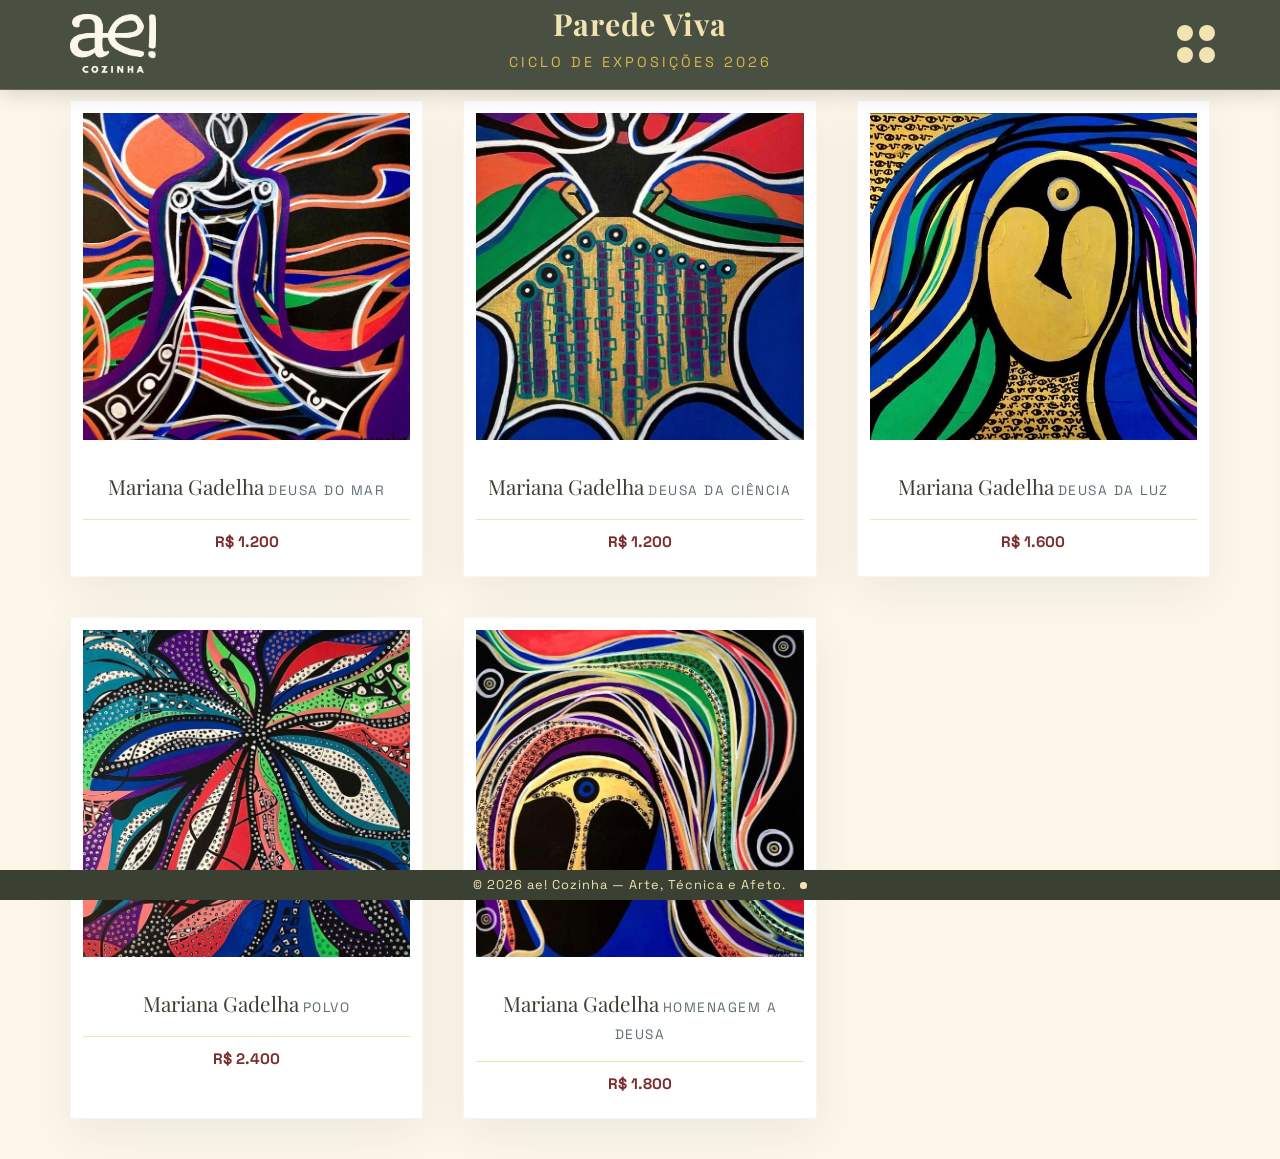
==== index.html @ e0d3f7c9 "Remove outdated artist profiles and images; add Mariana Gadelha's details and artworks" ====
<!DOCTYPE html>
<html lang="pt-br">
<head>
  <meta charset="utf-8" />
  <meta name="viewport" content="width=device-width, initial-scale=1" />
  <title>ae! Cozinha | Parede Viva</title>
  <meta name="description" content="Exposição Parede Viva no restaurante ae! Cozinha. Arte e alta gastronomia em harmonia." />
  <link rel="stylesheet" href="assets/css/style.css" />
</head>
<body>

  <header class="site-header">
    <div class="wrap">
      <div class="header-content">
        <a class="brand" href="index.html" aria-label="Página inicial">
          <img src="assets/img/ae-begesuave-v.png" alt="ae! Cozinha Logo" />
        </a>
        <div class="header-center">
          <h1 class="brand-title">Parede Viva</h1>
          <p class="brand-subtitle"> Ciclo de Exposições 2026 </p>
        </div>
        <div class="header-right">
          <button class="menu-btn" id="openMenu" aria-label="Abrir menu">
            <span class="menu-icon"></span>
          </button>
        </div>
      </div>
    </div>
  </header>

  <nav class="menu-panel">
    <button id="closeMenu" class="close-btn">&times;</button>
    <ul class="menu-list">
      <li><a href="#" data-section="sobre-projeto">O Projeto Parede Viva</a></li>
      <li><a href="#" data-section="sobre-ae">O ae! Cozinha</a></li>
      <li class="menu-divider">Nossos Artistas</li>
      <li><a href="#" data-section="artista-camilanoris">Camila Noris</a></li>
      <li><a href="#" data-section="artista-jufstudio">Juf Studio</a></li>
      <li><a href="#" data-section="artista-magadelha">Mariana Gadelha</a></li>
            <li><a href="#" data-section="artista-ronaldoinc">Ronaldo Inc.</a></li>
    </ul>
  </nav>
  <div class="menu-overlay"></div>

  <main class="main-content">

  <div class="wrap">
    <div class="grid" id="gallery" aria-live="polite"></div>
    </div>


    <div class="wrap">
      <div class="grid" id="gallery" aria-live="polite"></div>
      <section id="info" class="info-section hidden" aria-live="polite">
        <div class="info-container">
          <div id="infoBody" class="section-content"></div>
          <div class="info-footer-buttons">
            <button id="backToGallery" class="back-btn">← Voltar para a Galeria</button>
            <button id="backToArtistGallery" class="back-btn hidden">Ver obras da artista →</button>
          </div>
        </div>
      </section>
    </div>
  </main>

  <footer class="site-footer">
    <div class="wrap">
      <p>© 2026 ae! Cozinha — Arte, Técnica e Afeto. <span class="live-indicator"></span></p>
    </div>
  </footer>

  <div id="lightbox" class="lightbox" aria-hidden="true">
    <div class="lightbox-content">
      <img id="lightboxImg" alt="" />
      <div class="meta">
        <span id="lightboxArtist" class="artist"></span>
        <span id="lightboxTitle" class="title"></span>
        <span id="lightboxPrice" class="price-badge"></span>
      </div>
    </div>
  </div>

  <script src="assets/js/app.js"></script>
</body>
</html>
---- assets/css/style.css ----
/* =============================================================
   IMPORTAÇÃO DE FONTES: O Equilíbrio entre Técnico e Humano
   ============================================================= */
@import url('https://fonts.googleapis.com/css2?family=Playfair+Display:ital,wght@0,400;0,700;1,400&family=Space+Grotesk:wght@300;400;500;700&display=swap');

:root {
  /* Paleta Oficial Brandbook ae! Cozinha */
  --color-folhas: #3A4132;    /* Tradição e Credibilidade [cite: 20] */
  --color-oliva: #F1E3B2;     /* Contraste Suave [cite: 26] */
  --color-linho: #FCF7E9;     /* Neutralidade e Acolhimento [cite: 32] */
  --color-bordo: #7A2E2E;     /* Intensidade e Requinte [cite: 38] */
  --color-terracota: #C75039;  /* Fogo e Autenticidade [cite: 44] */
  --color-azulejo: #5E6D72;   /* Memória e Moderno [cite: 56] */
  --color-dourado: #D9B64E;   /* Sofisticação e Luxo [cite: 68] */

  /* Atribuição Semântica */
  --bg-site: var(--color-linho);
  --text-main: var(--color-folhas);
  --text-muted: var(--color-azulejo);
  --accent: var(--color-bordo);
  --header-bg: var(--color-folhas);
  
  /* Estética de Galeria */
  --radius-gallery: 2px;
  --shadow-elegant: 0 15px 45px rgba(58, 65, 50, 0.08);
  --footer-h: 30px;
  --header-h: 90px;
}

/* =============================================================
   RESET & TIPOGRAFIA
   ============================================================= */
* { 
  box-sizing: border-box; 
  -webkit-font-smoothing: antialiased;
}

html, body { 
  height: 100%; 
  margin: 0;
}

body {
  background-color: var(--bg-site);
  color: var(--text-main);
  font-family: 'Space Grotesk', sans-serif; /* A forma estável [cite: 74, 78] */
  line-height: 1.6;
  padding-bottom: var(--footer-h);
}

h1, h2, h3, .brand-title {
  font-family: 'Playfair Display', serif; /* A curva leve e humana [cite: 75, 80] */
  font-weight: 700;
  margin: 0;
}

img { max-width: 100%; display: block; }
a { color: inherit; text-decoration: none; transition: 0.3s; }

.wrap { 
  position: relative;
  z-index: 2;
  max-width: 1200px; 
  margin: 0 auto; 
  padding: 0 30px; 
}

/* =============================================================
   HEADER (ESTRUTURA FLEXBOX ANTI-QUEBRA)
   ============================================================= */
.site-header {
  position: fixed;
  top: 0;
  z-index: 100;
  background-color: var(--header-bg);
  width: 100%; /* Garante que ocupe toda a largura da tela */
  height: var(--header-h);
  display: flex;
  align-items: center;
  border-bottom: 1px solid rgba(241, 227, 178, 0.15);
  box-shadow: 0 4px 20px rgba(0,0,0,0.15);

  /* Substitui o fundo sólido por um translúcido elegante */
  background-color: rgba(58, 65, 50, 0.9); 
  backdrop-filter: blur(8px);
  
  /* Linha de contorno sofisticada */
  border-bottom: 0.5px solid rgba(217, 182, 78, 0.3);
}

.header-content {
  display: grid;
  grid-template-columns: 1fr auto 1fr;
  align-items: center;
  width: 100%;
  gap: 200px;
}

/* Logo */
.brand {
  justify-self: start; /* Alinha o logo à esquerda da sua célula no grid */
}

.brand img {
  height: 60px;
  width: auto;
  border-radius: 4px;
}

/* Centro: Títulos */
.header-center {
  /* flex: 1; não é mais necessário com Grid */
  text-align: center;
}

.brand-title {
  color: var(--color-oliva);
  font-size: 1.9rem;
  letter-spacing: 1px;
  
}

.brand-subtitle {
  color: var(--color-dourado);
  font-size: 0.9rem;
  text-transform: uppercase;
  letter-spacing: 3px;
  margin-top: 2px;
}

/* Direita: Busca e Menu */
.header-right {
  display: flex;
  align-items: center;
  gap: 15px;
  justify-self: end; /* Alinha os itens da direita à direita da sua célula no grid */
}

.input-search {
  background: rgba(252, 247, 233, 0.08);
  border: 1px solid rgba(241, 227, 178, 0.3);
  padding: 8px 15px;
  border-radius: 20px;
  color: var(--color-linho);
  font-family: 'Space Grotesk', sans-serif;
  width: 180px;
  outline: none;
}

.input-search:focus {
  border-color: var(--color-dourado);
  background: rgba(252, 247, 233, 0.15);
}

.menu-btn {
  background: transparent;
  border: none;
  width: auto;
  height: auto;
  border-radius: 50%;
  cursor: pointer;
  display: flex;
  align-items: center;
  justify-content: center;
  position: relative;
  
  /* Retira qualquer contorno azul ao clicar (opcional para estética) */
  outline: none;
  -webkit-tap-highlight-color: transparent;
}

.menu-icon {
  background: var(--color-oliva) !important;
  width: 16px !important; 
  height: 16px !important;
  /* Cria os outros 3 pontos do grid */
  box-shadow: 22px 0 var(--color-oliva), 
              0 22px var(--color-oliva), 
              22px 22px var(--color-oliva);
  position: relative;
  border-radius: 50%;
  /* Compensa o deslocamento do box-shadow para centralizar no botão */
  transform: translate(-11px, -11px); 
}

/* .menu-icon, .menu-icon::before, .menu-icon::after {
  content: "";
  display: block;
  background: var(--color-oliva);
  height: 3px;
  width: 22px;
  position: absolute;
}

.menu-icon::before { top: -7px; }
.menu-icon::after { top: 7px; } */

/* =============================================================
   GALERIA DE OBRAS (AS-IS NARRATIVA)
   ============================================================= */
/* =============================================================
   CONTEÚDO PRINCIPAL COM TEXTURA DE PAPEL
   ============================================================= */
.main-content {
  padding: 100px 0 40px 0 !important;
  background-color: var(--color-linho); /* */
  position: relative;
  overflow: hidden; /* Garante que o ruído não escape das bordas */
}

.main-content {
position: relative;
  overflow: hidden; /* Evita que o texto gigante crie barras de rolagem */
  background-color: var(--color-linho); /* */
}

/* Força a Galeria e o Info a ficarem ACIMA da textura */
.grid, 
.info-section {
  position: relative;
  z-index: 2; /* Sobe um nível para o ruído não cobrir as obras */
}

/* Mantém os cards totalmente brancos e limpos */
.card {
  background: #FFFFFF !important;
  position: relative;
  z-index: 3;
}

.grid {
  display: grid;
  gap: 40px;
  grid-template-columns: repeat(auto-fill, minmax(300px, 1fr));
}

.card {
  background: #FFF;
  padding: 12px;
  border: 1px solid rgba(58, 65, 50, 0.05);
  box-shadow: var(--shadow-elegant);
  transition: transform 0.4s ease, box-shadow 0.4s ease;
}

.card:hover {
  transform: translateY(-8px);
  box-shadow: 0 25px 60px rgba(58, 65, 50, 0.12);
}

.thumb {
  aspect-ratio: 1 / 1;
  overflow: hidden;
  margin-bottom: 20px;
  background: var(--color-linho);
}

.thumb img {
  width: 100%;
  height: 100%;
  object-fit: cover;
  transition: transform 0.8s ease;
}

.card:hover .thumb img {
  transform: scale(1.04);
}

.meta {
  text-align: center;
  padding: 10px 0;
}

.artist {
  font-family: 'Playfair Display', serif;
  font-size: 1.3rem;
  color: var(--color-folhas);
  margin-bottom: 4px;
}

.title {
  font-size: 0.85rem;
  color: var(--text-muted);
  text-transform: uppercase;
  letter-spacing: 1.5px;
}

.price-badge {
  display: block;
  margin-top: 15px;
  color: var(--accent);
  font-weight: 700;
  font-size: 0.95rem;
  border-top: 1px solid var(--color-oliva);
  padding-top: 10px;
}

/* =============================================================
   SEÇÕES DE INFORMAÇÃO (SOBRE)
   ============================================================= */
.hidden { display: none !important; }

.info-section {
  max-width: 800px;
  margin: 0 auto;
  animation: fadeIn 0.6s ease-out;
}

@keyframes fadeIn {
  from { opacity: 0; transform: translateY(10px); }
  to { opacity: 1; transform: translateY(0); }
}

.info-container {
  background: white;
  padding: 50px;
  box-shadow: var(--shadow-elegant);
}

.section-content p {
  font-size: 1.1rem;
  margin-bottom: 1.5rem;
  color: var(--text-main);
}

.section-content strong {
  color: var(--color-bordo);
}

.back-btn {
  margin-top: 30px;
  background: var(--color-folhas);
  color: var(--color-oliva);
  border: none;
  padding: 12px 25px;
  font-family: 'Space Grotesk', sans-serif;
  font-weight: 600;
  cursor: pointer;
  transition: 0.3s;
}

.back-btn:hover {
  background: var(--color-terracota);
  color: white;
}

.info-footer-buttons {
  display: flex;
  justify-content: space-between;
  align-items: center;
  margin-top: 30px; /* This margin was originally on the .back-btn itself */
}

.info-footer-buttons .back-btn {
  margin-top: 0; /* Override the default margin */
}

/* =============================================================
   FOOTER & LIGHTBOX
   ============================================================= */
.site-footer {
  position: fixed;
  bottom: 0;
  width: 100%;
  height: var(--footer-h);
  background: var(--color-folhas);
  color: var(--color-oliva);
  display: flex;
  align-items: center;
  justify-content: center;
  font-size: 0.8rem;
  letter-spacing: 1px;
  z-index: 10;
}

.lightbox {
  position: fixed;
  inset: 0;
  background: rgba(58, 65, 50, 0.95);
  display: flex;
  align-items: center;
  justify-content: center;
  z-index: 200;
  padding: 20px;
  opacity: 0;
  visibility: hidden;
  transition: opacity 0.3s ease, visibility 0.3s ease;
}

.lightbox.open {
  opacity: 1;
  visibility: visible;
}

.lightbox img {
  max-width: 100%;
  max-height: 80vh; /* Ajuste para dar espaço para a meta info */
  height: auto;
}

.lightbox-content {
  background: white;
  padding: 20px;
  box-shadow: 0 0 60px rgba(0,0,0,0.5);
  max-width: 90vw;
  max-height: 95vh;
  display: flex;
  flex-direction: column;
  align-items: center;
}

.lightbox-content .meta {
  width: 100%;
  padding: 20px 0 10px;
}

/* =============================================================
   RESPONSIVIDADE
   ============================================================= */
@media (max-width: 768px) {
  :root { --header-h: 70px; }
  
  .header-content { gap: 10px; }
  .brand img { height: 45px; }
  .brand-title { font-size: 1.1rem; }
  .brand-subtitle { font-size: 0.6rem; letter-spacing: 1px; }
  
  .input-search { display: none; }
  .wrap { padding: 0 20px; }
  .grid { gap: 10px; grid-template-columns: repeat(2, 1fr); }
  
  .info-container { padding: 30px; }
}

/* --- Painel de Menu Lateral --- */
.menu-panel {
  position: fixed;
  top: 0;
  right: -350px; /* Escondido fora da tela */
  width: 320px;
  height: 100%;
  background: var(--color-folhas); /*  */
  z-index: 1000;
  transition: right 0.4s cubic-bezier(0.165, 0.84, 0.44, 1);
  padding: 60px 40px;
  display: flex;
  flex-direction: column;
  box-shadow: -10px 0 30px rgba(0,0,0,0.2);
}

.menu-panel.open {
  right: 0; /* Desliza para dentro da tela */
}

/* Overlay para escurecer o fundo quando o menu abre */
.menu-overlay {
  position: fixed;
  inset: 0;
  background: rgba(0,0,0,0.4);
  z-index: 999;
  display: none;
}

.menu-panel.open + .menu-overlay {
  display: block;
}

/* Itens do Menu */
.menu-list {
  list-style: none;
  padding: 0;
  margin-top: 40px;
}

.menu-list li { margin-bottom: 25px; }

.menu-list a {
  color: var(--color-oliva); /*  */
  font-family: 'Space Grotesk', sans-serif; /* [cite: 74] */
  font-size: 1rem;
  text-transform: uppercase;
  letter-spacing: 2px;
  transition: 0.3s;
}

.menu-list a:hover { color: var(--color-dourado); } /* [cite: 68] */

.menu-divider {
  color: var(--color-dourado); /* [cite: 68] */
  font-family: 'Playfair Display', serif; /* [cite: 75] */
  font-size: 0.9rem;
  margin: 40px 0 20px 0;
  border-bottom: 1px solid rgba(217, 182, 78, 0.2);
  padding-bottom: 10px;
}

.close-btn {
  background: none;
  border: none;
  color: var(--color-oliva);
  font-size: 2.5rem;
  position: absolute;
  top: 15px;
  right: 20px;
  cursor: pointer;
}

/* --- Estilos para itens vendidos --- */
.card.sold .thumb {
  position: relative;
}

.card.sold .thumb::after {
  content: 'Vendido';
  position: absolute;
  top: 50%;
  left: 50%;
  transform: translate(-50%, -50%) rotate(-45deg);
  background: rgba(0,0,0,0.7);
  color: white;
  padding: 10px 20px;
  font-size: 24px;
  font-weight: bold;
  z-index: 1;
  border-radius: 5px;
}

.card.sold .thumb img {
  filter: brightness(0.4);
}

/* --- Incrementos de Sofisticação no Header --- */

.site-header {
  /* Efeito de Vidro: Deixa o verde Folhas translúcido e desfocado */
  background-color: rgba(58, 65, 50, 0.92) !important; 
  backdrop-filter: blur(12px);
  
  /* Hairline: Uma linha dourada extremamente fina e discreta */
  border-bottom: 0.5px solid rgba(217, 182, 78, 0.25) !important;
}

/* --- Indicador Pulsante --- */

.live-indicator {
  display: inline-block;
  width: 7px;
  height: 7px;
  background-color: var(--color-oliva); /* Oliva */
  border-radius: 50%;
  margin-left: 10px;
  position: relative;
  vertical-align: middle;
}

/* O "brilho" que expande */
.live-indicator::after {
  content: '';
  position: absolute;
  top: 0;
  left: 0;
  width: 100%;
  height: 100%;
  background-color: var(--color-oliva);
  border-radius: 50%;
  animation: pulse-live 2.5s infinite;
  opacity: 0.6;
}

@keyframes pulse-live {
  0% {
    transform: scale(1);
    opacity: 0.6;
  }
  100% {
    transform: scale(3.5);
    opacity: 0;
  }
}

.site-header.scrolled-down {
  /* Torna o cabeçalho MAIS transparente do que a versão atual */
  background-color: rgba(58, 65, 50, 0.9) !important; 
  backdrop-filter: blur(1px); /* Reduz o desfoque para dar leveza visual */
}
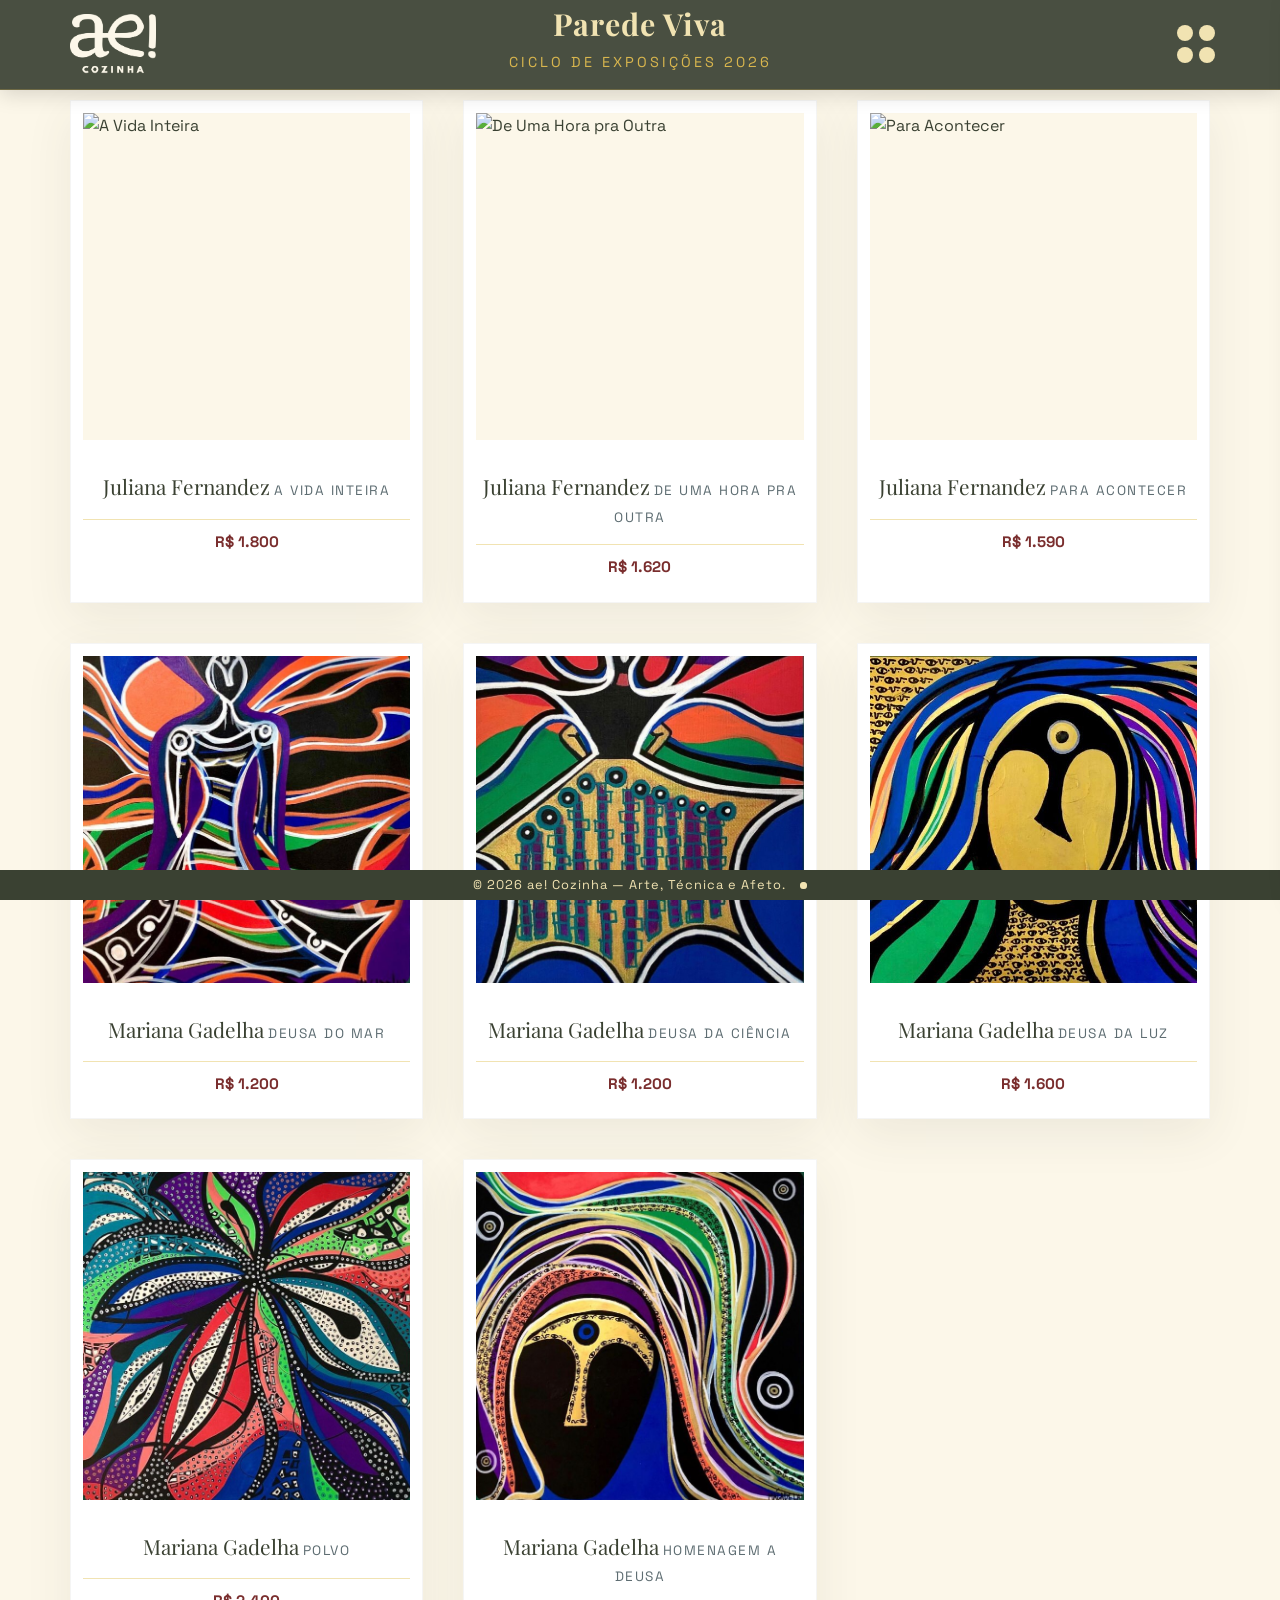
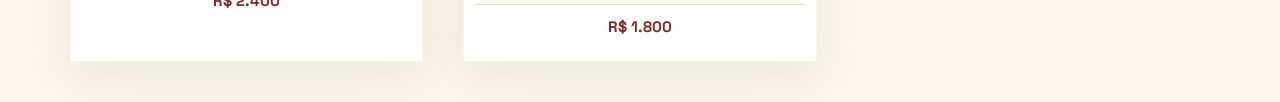
==== commit 5a6602c0: "Add new artworks and artist profile for Juliana Fernandez; update Mariana Gadelha's website link" ====
--- a/index.html
+++ b/index.html
@@ -35,7 +35,7 @@
       <li><a href="#" data-section="sobre-ae">O ae! Cozinha</a></li>
       <li class="menu-divider">Nossos Artistas</li>
       <li><a href="#" data-section="artista-camilanoris">Camila Noris</a></li>
-      <li><a href="#" data-section="artista-jufstudio">Juf Studio</a></li>
+      <li><a href="#" data-section="artista-jufernandez">Juliana Fernandez</a></li>
       <li><a href="#" data-section="artista-magadelha">Mariana Gadelha</a></li>
             <li><a href="#" data-section="artista-ronaldoinc">Ronaldo Inc.</a></li>
     </ul>
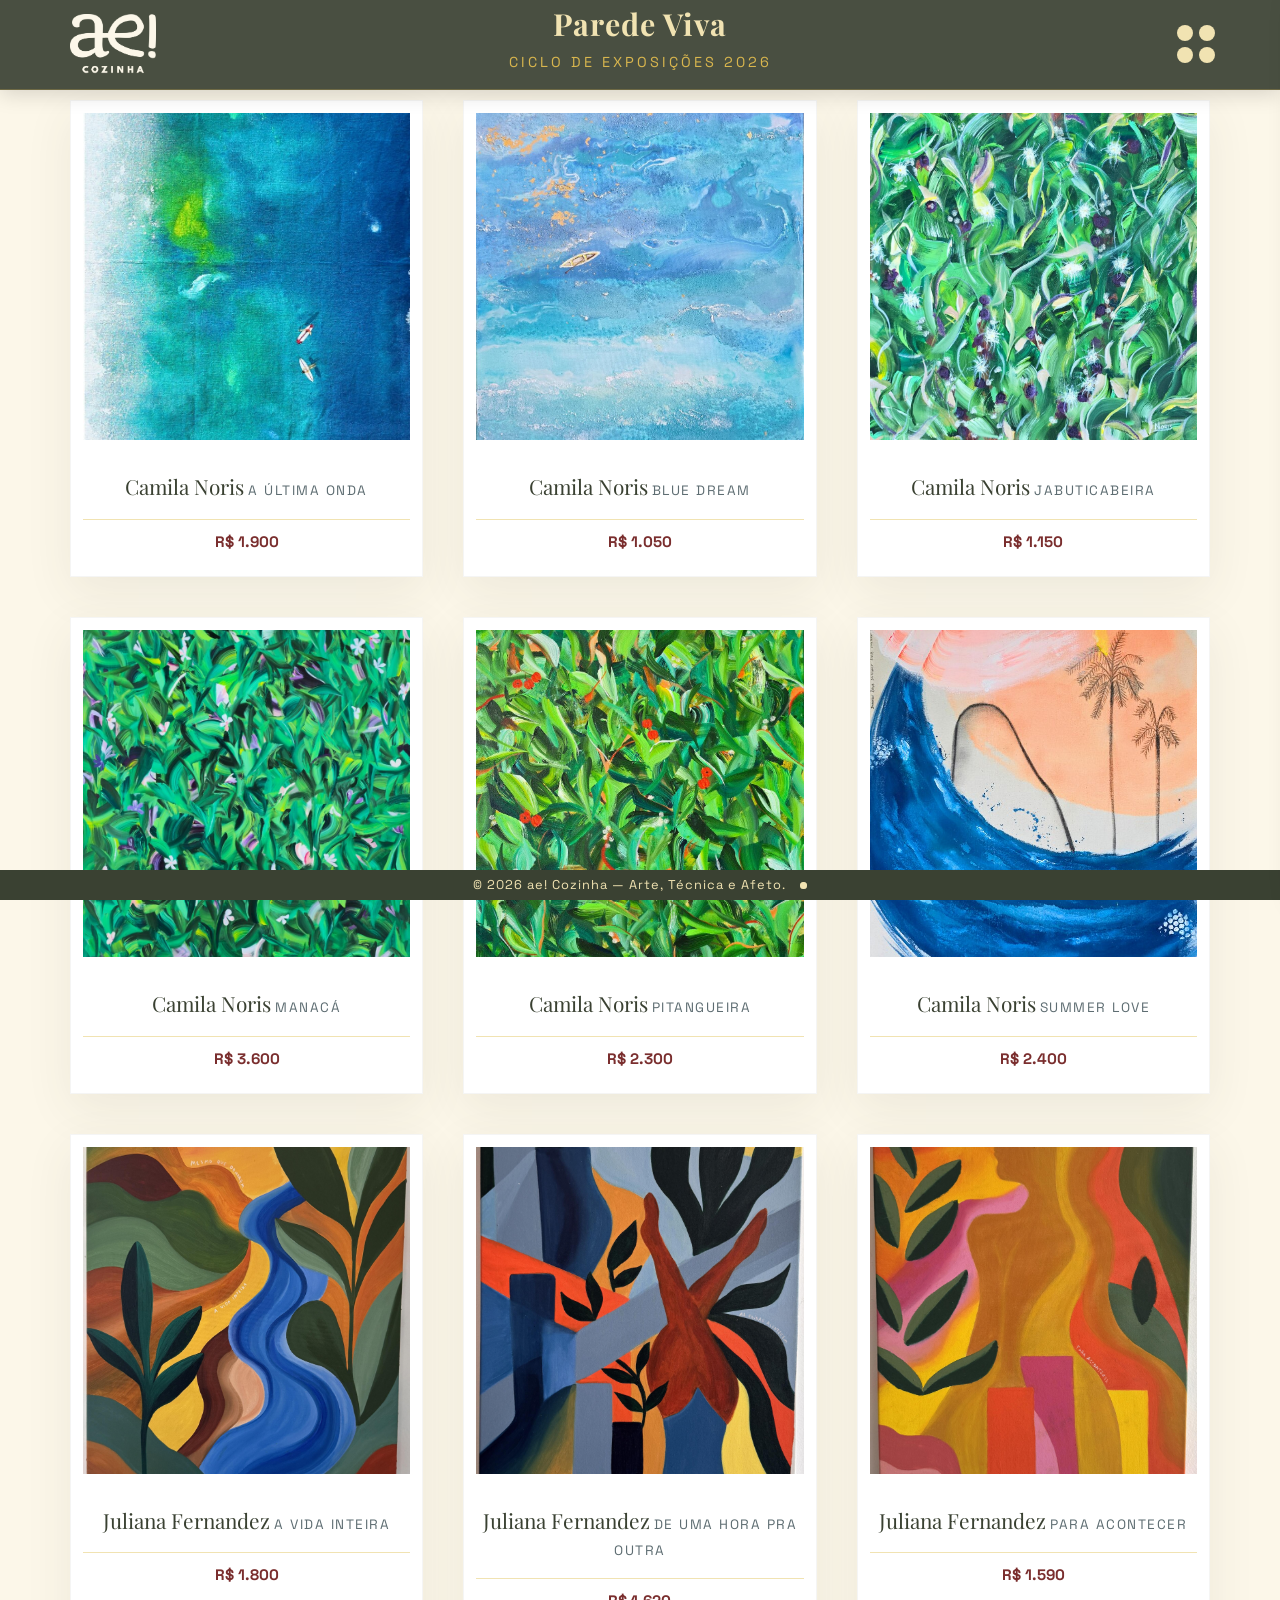
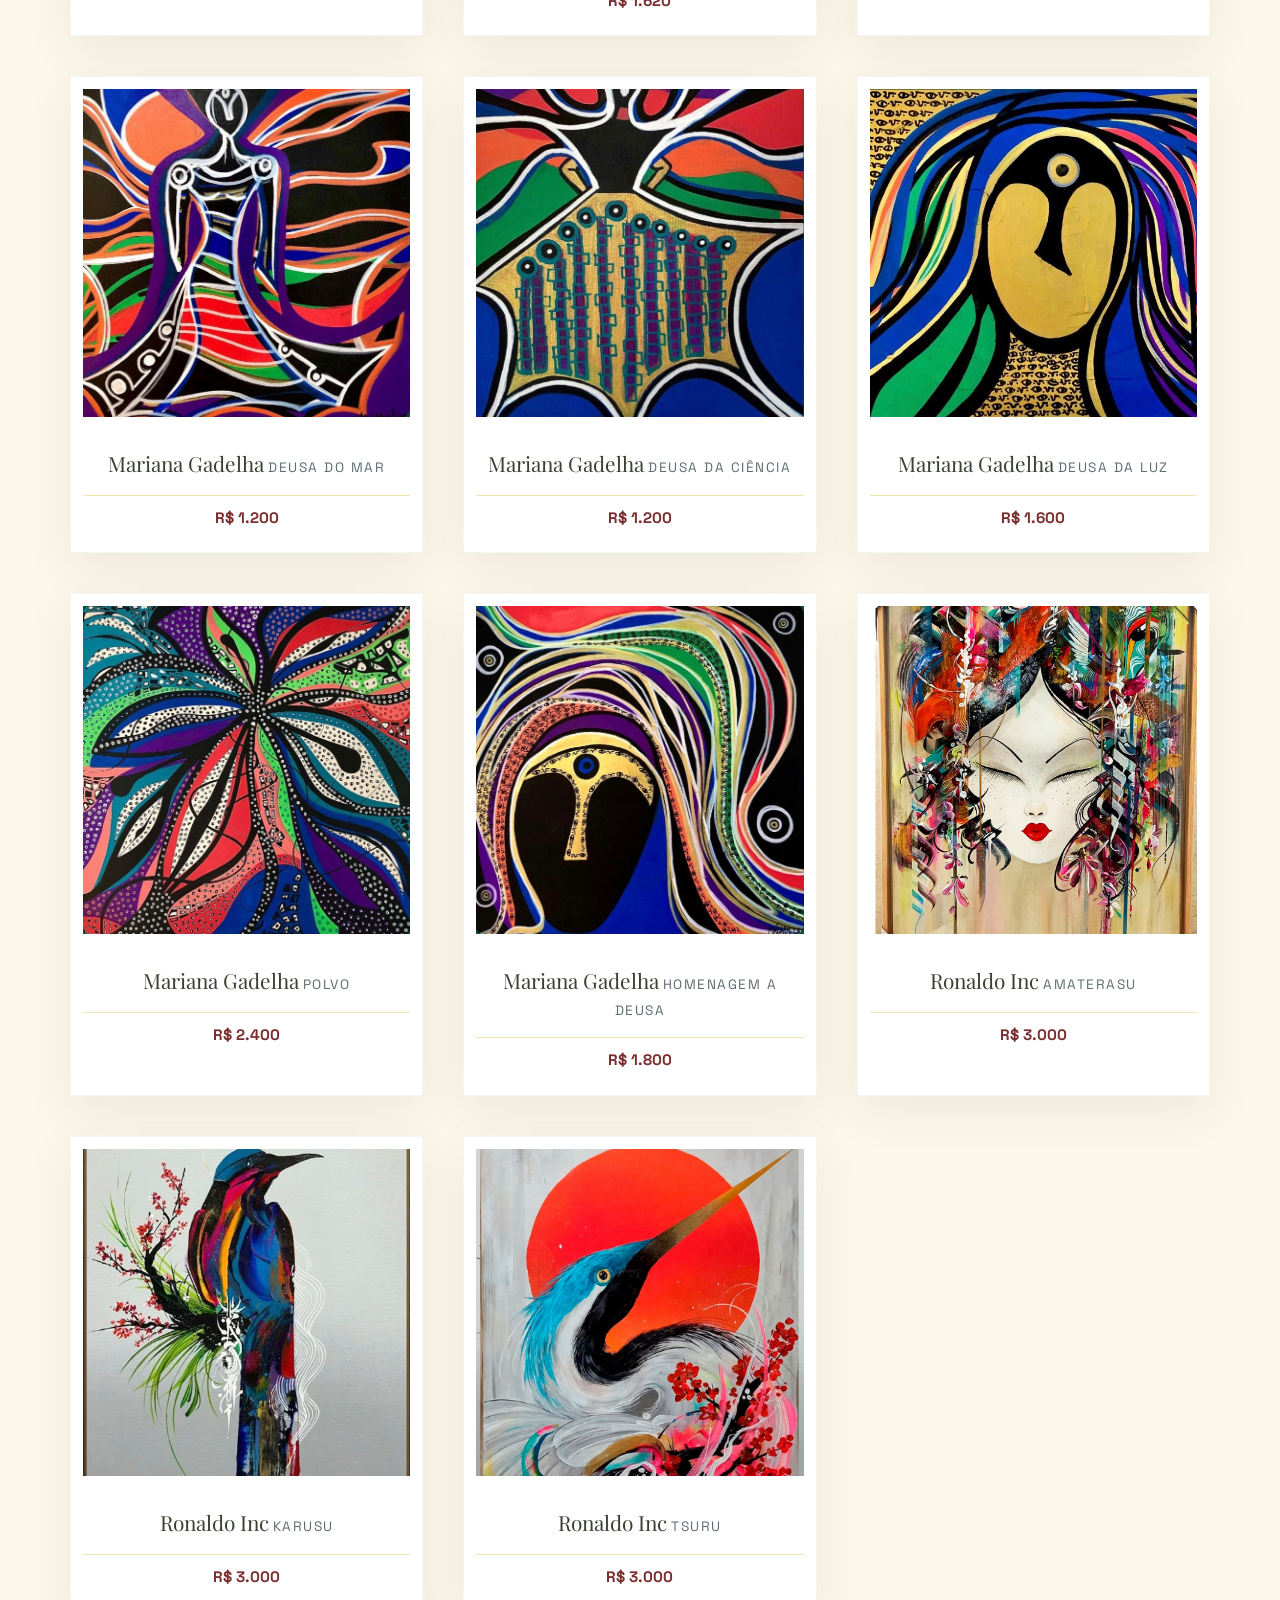
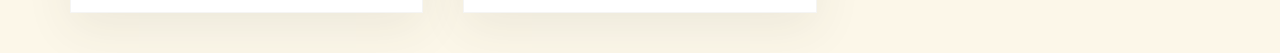
==== commit 9aab931b: "Add Ronaldo Inc. artist profile and artworks; remove outdated images" ====
--- a/index.html
+++ b/index.html
@@ -37,7 +37,7 @@
       <li><a href="#" data-section="artista-camilanoris">Camila Noris</a></li>
       <li><a href="#" data-section="artista-jufernandez">Juliana Fernandez</a></li>
       <li><a href="#" data-section="artista-magadelha">Mariana Gadelha</a></li>
-            <li><a href="#" data-section="artista-ronaldoinc">Ronaldo Inc.</a></li>
+      <li><a href="#" data-section="artista-ronaldoinc">Ronaldo Inc</a></li>
     </ul>
   </nav>
   <div class="menu-overlay"></div>
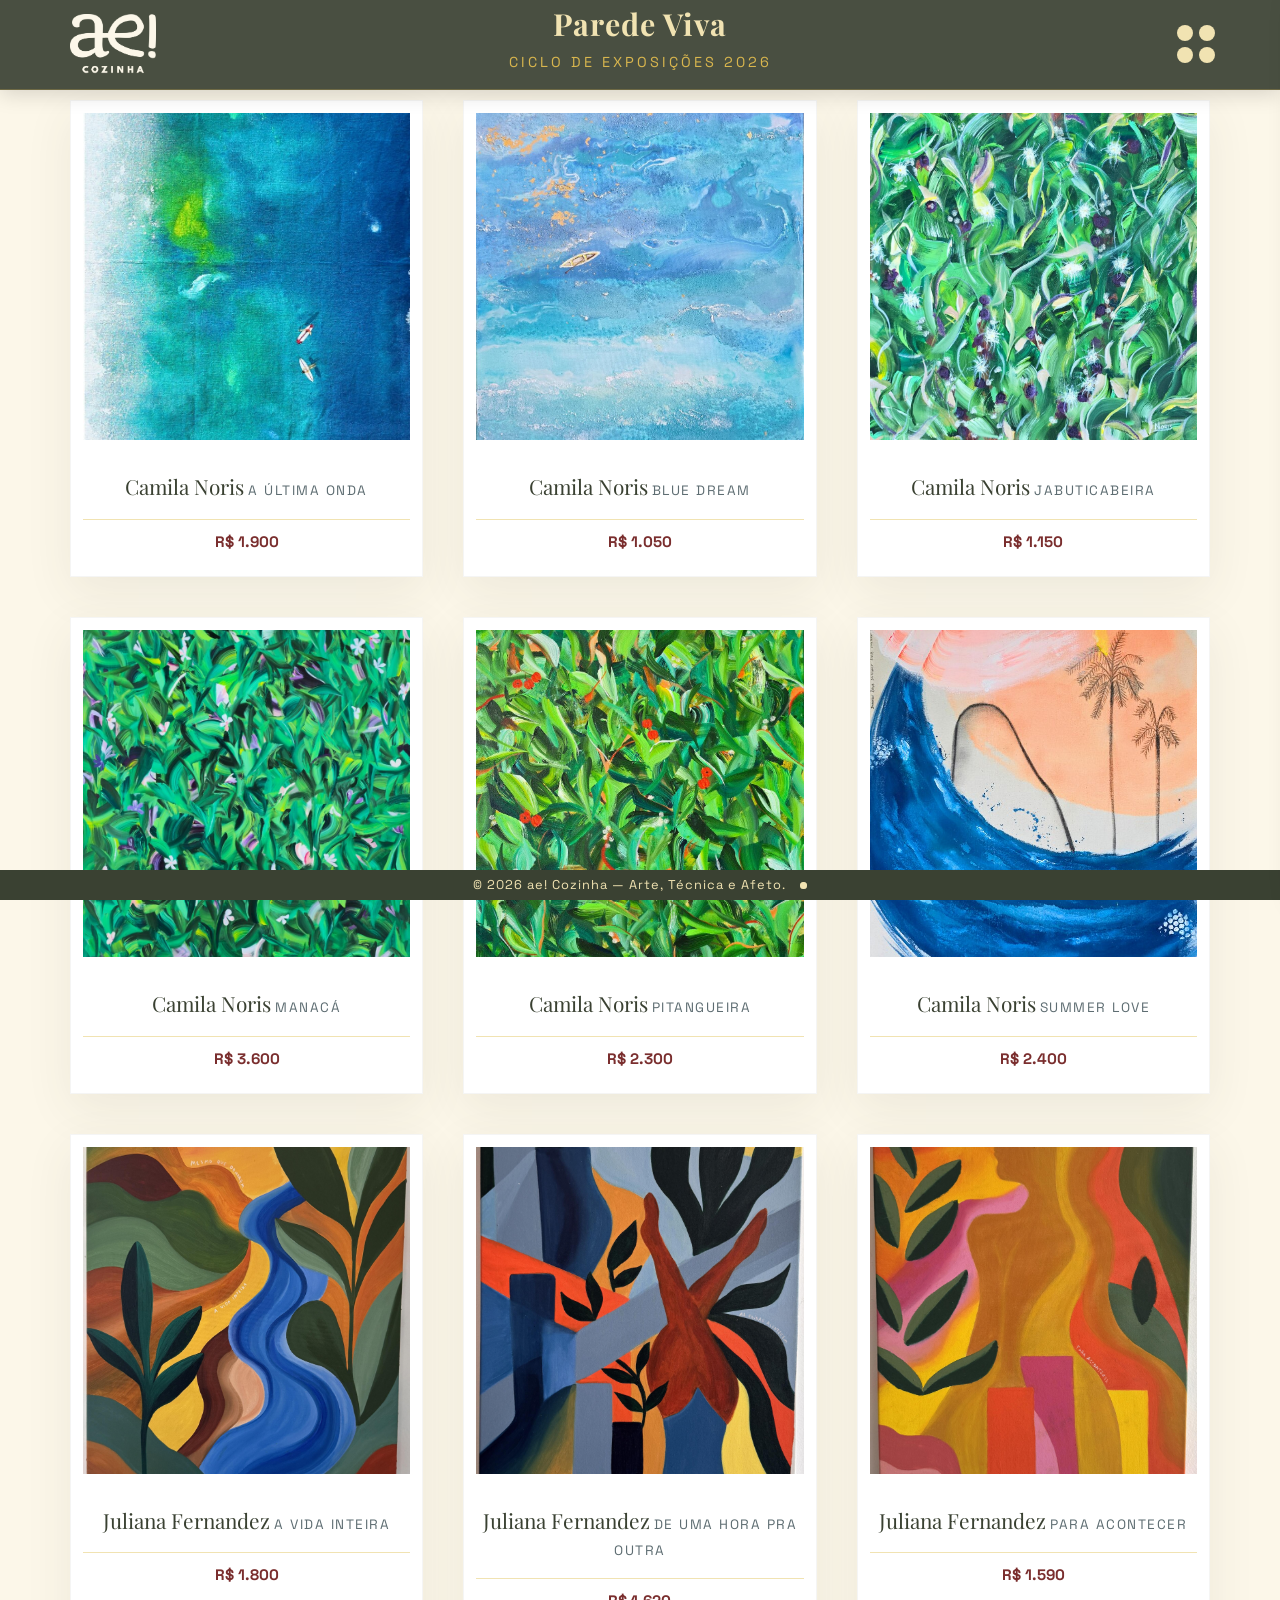
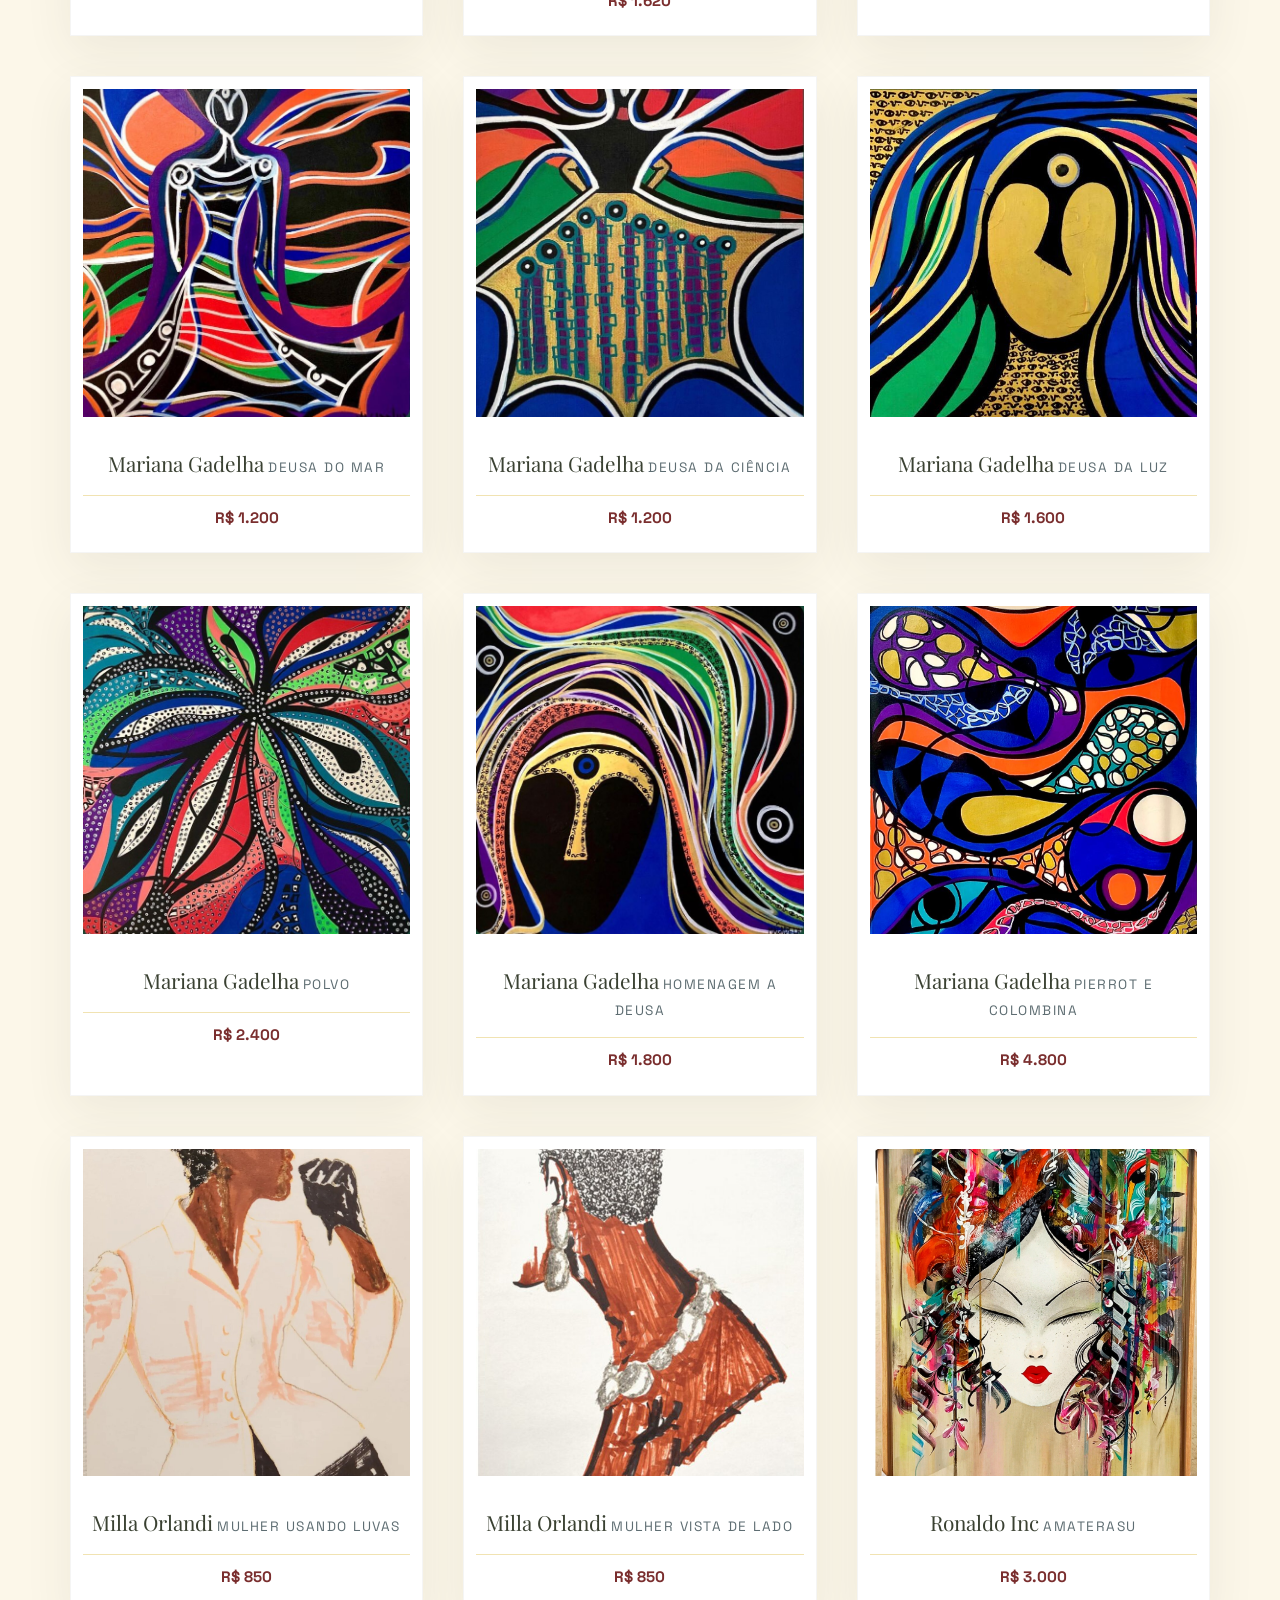
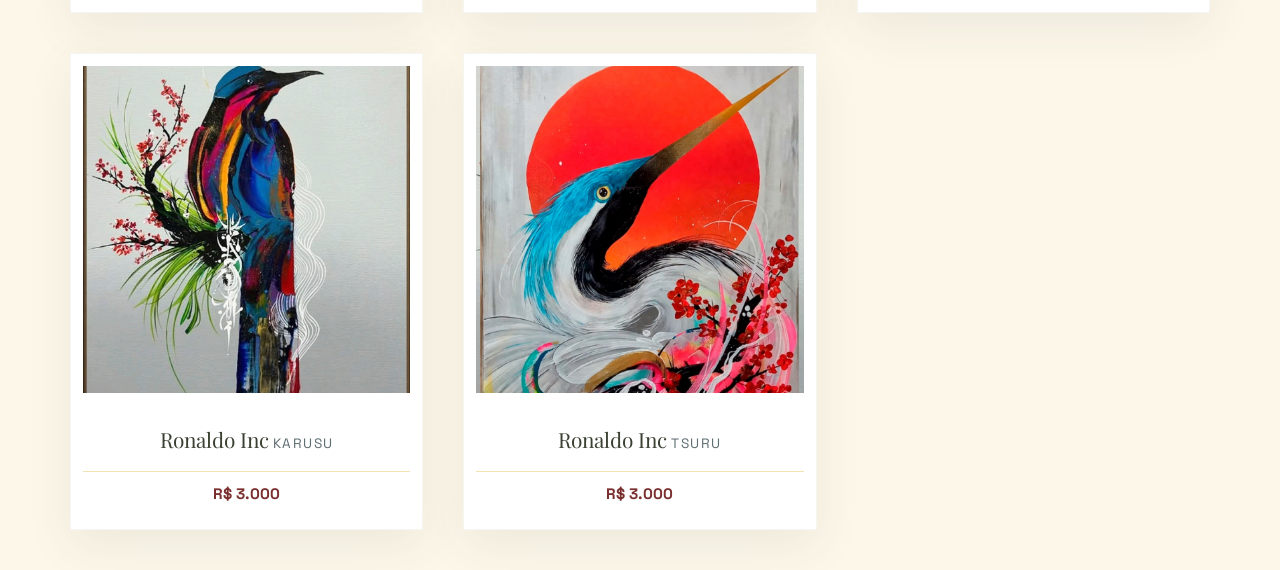
==== commit 2c5593e6: "Add Milla Orlandi artist profile and artworks, including new images" ====
--- a/index.html
+++ b/index.html
@@ -37,6 +37,7 @@
       <li><a href="#" data-section="artista-camilanoris">Camila Noris</a></li>
       <li><a href="#" data-section="artista-jufernandez">Juliana Fernandez</a></li>
       <li><a href="#" data-section="artista-magadelha">Mariana Gadelha</a></li>
+      <li><a href="#" data-section="artista-milla">Milla Orlandi</a></li>
       <li><a href="#" data-section="artista-ronaldoinc">Ronaldo Inc</a></li>
     </ul>
   </nav>
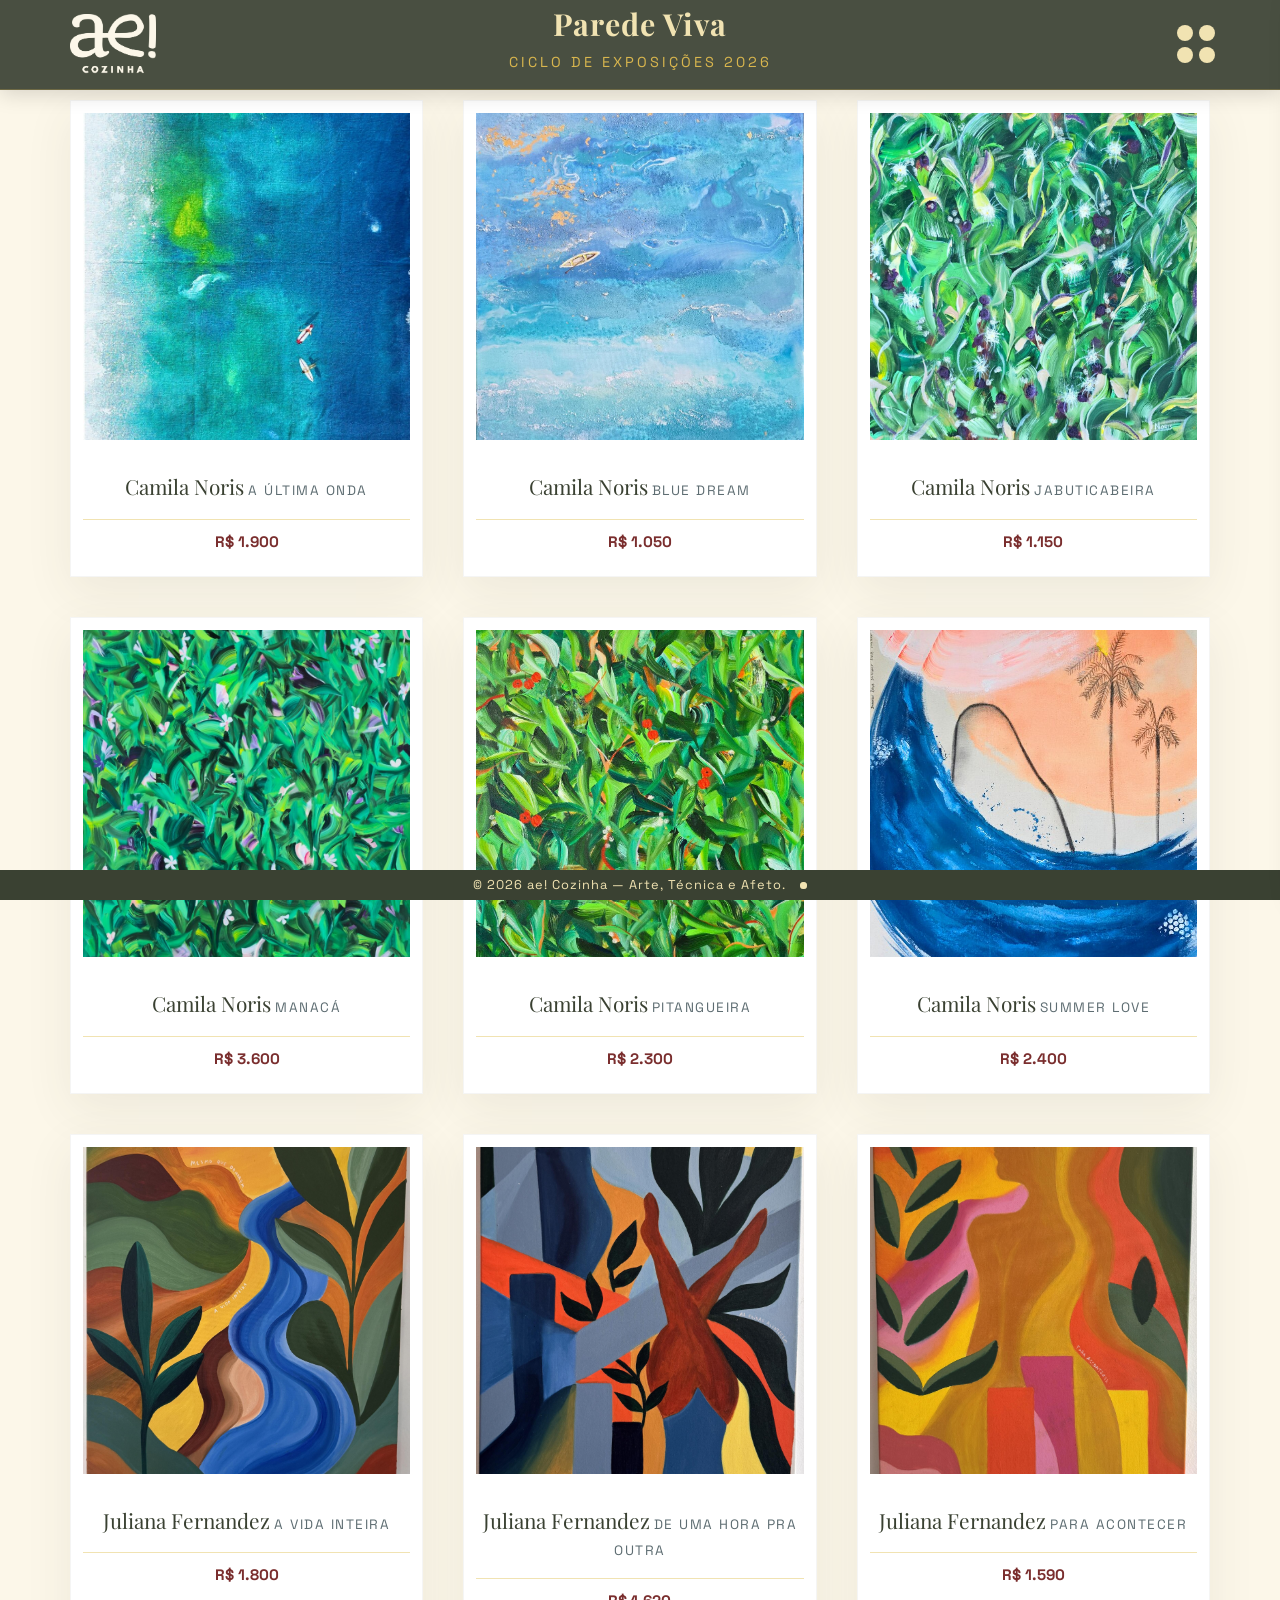
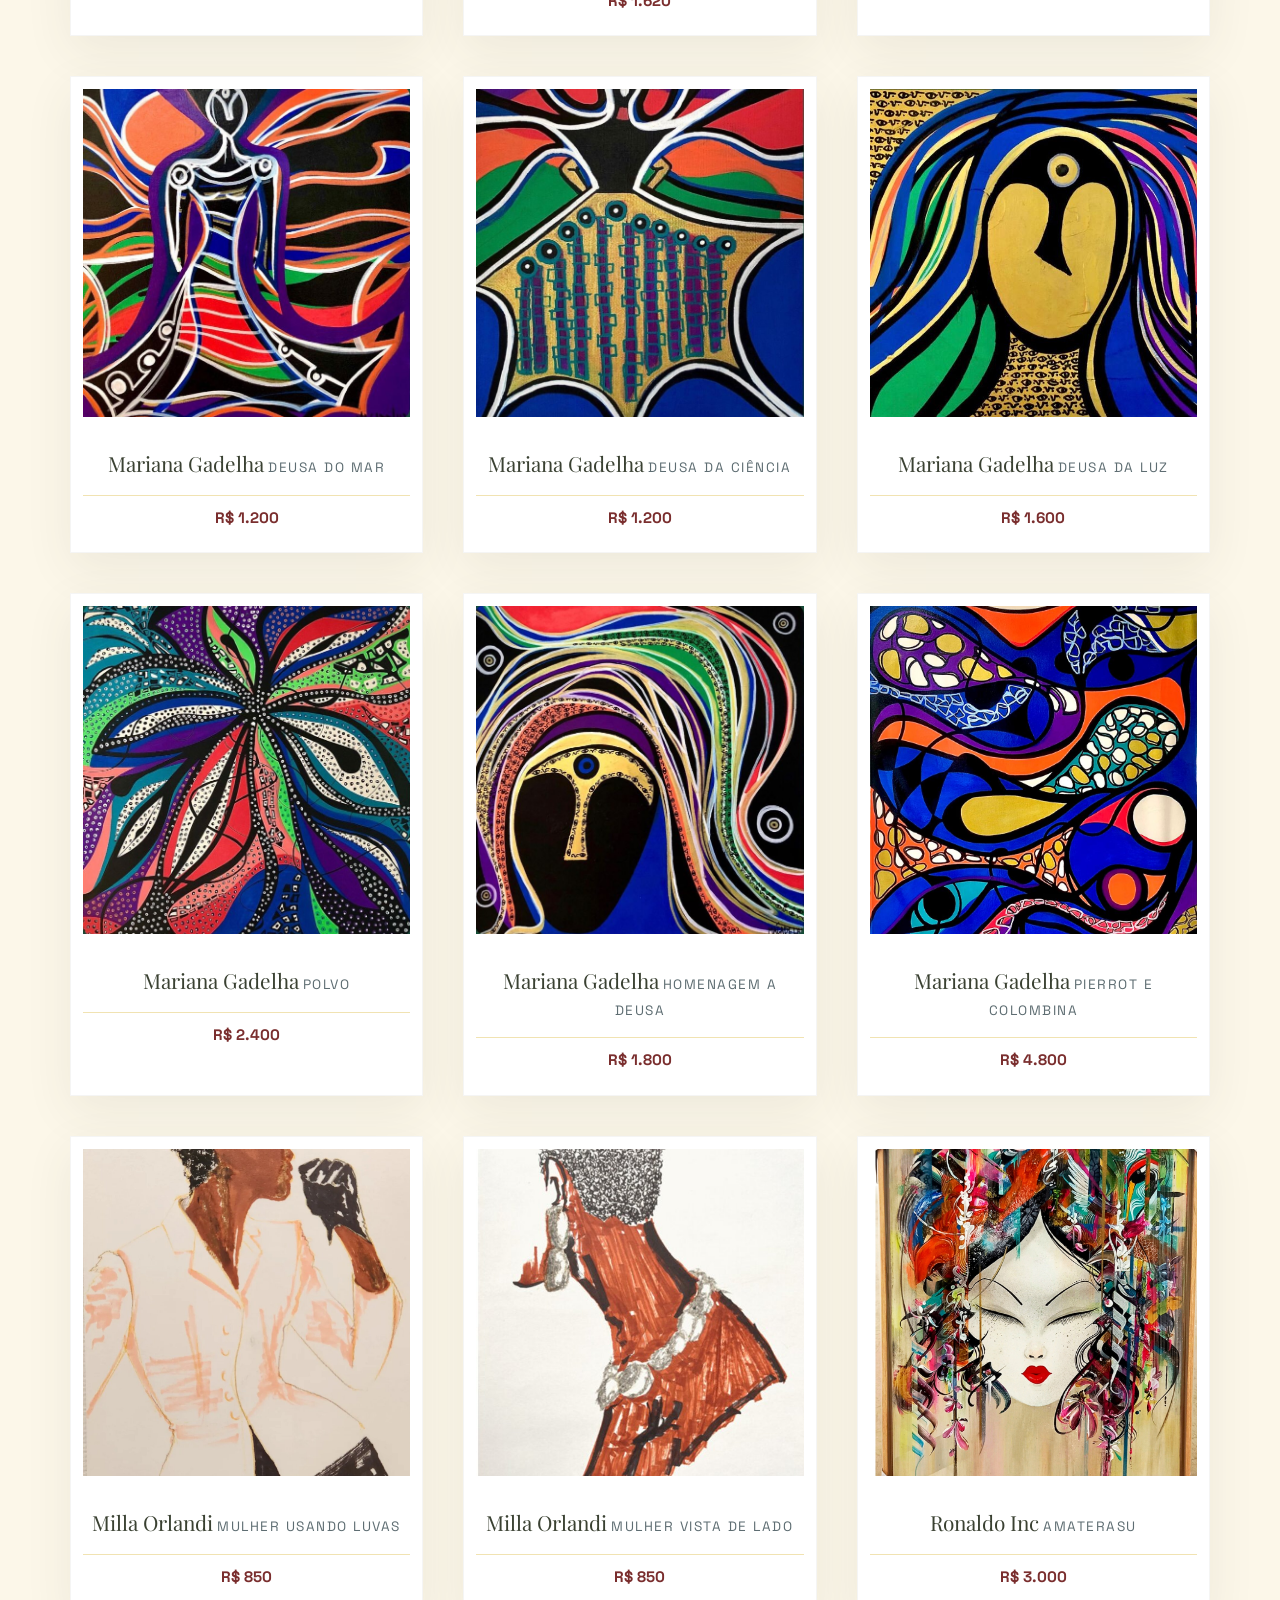
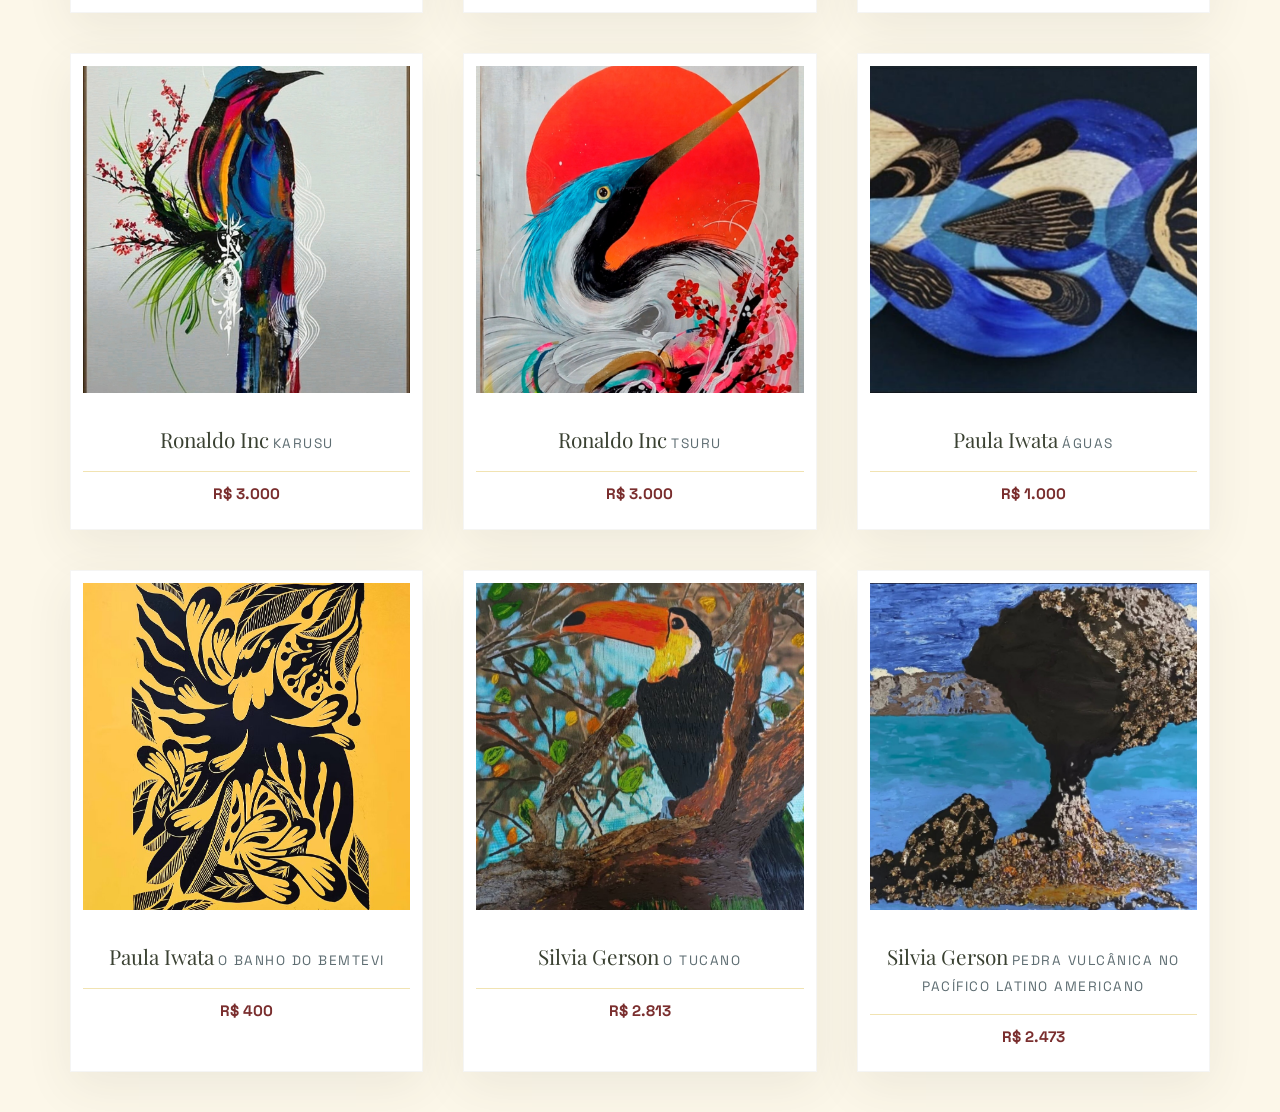
==== commit 21d1bd4b: "Add artist profiles and artworks for Paula Iwata and Silvia Gerson, including new images" ====
--- a/index.html
+++ b/index.html
@@ -38,7 +38,9 @@
       <li><a href="#" data-section="artista-jufernandez">Juliana Fernandez</a></li>
       <li><a href="#" data-section="artista-magadelha">Mariana Gadelha</a></li>
       <li><a href="#" data-section="artista-milla">Milla Orlandi</a></li>
+      <li><a href="#" data-section="artista-paula">Paula Iwata</a></li>
       <li><a href="#" data-section="artista-ronaldoinc">Ronaldo Inc</a></li>
+      <li><a href="#" data-section="artista-silvia">Silvia Gerson</a></li>
     </ul>
   </nav>
   <div class="menu-overlay"></div>
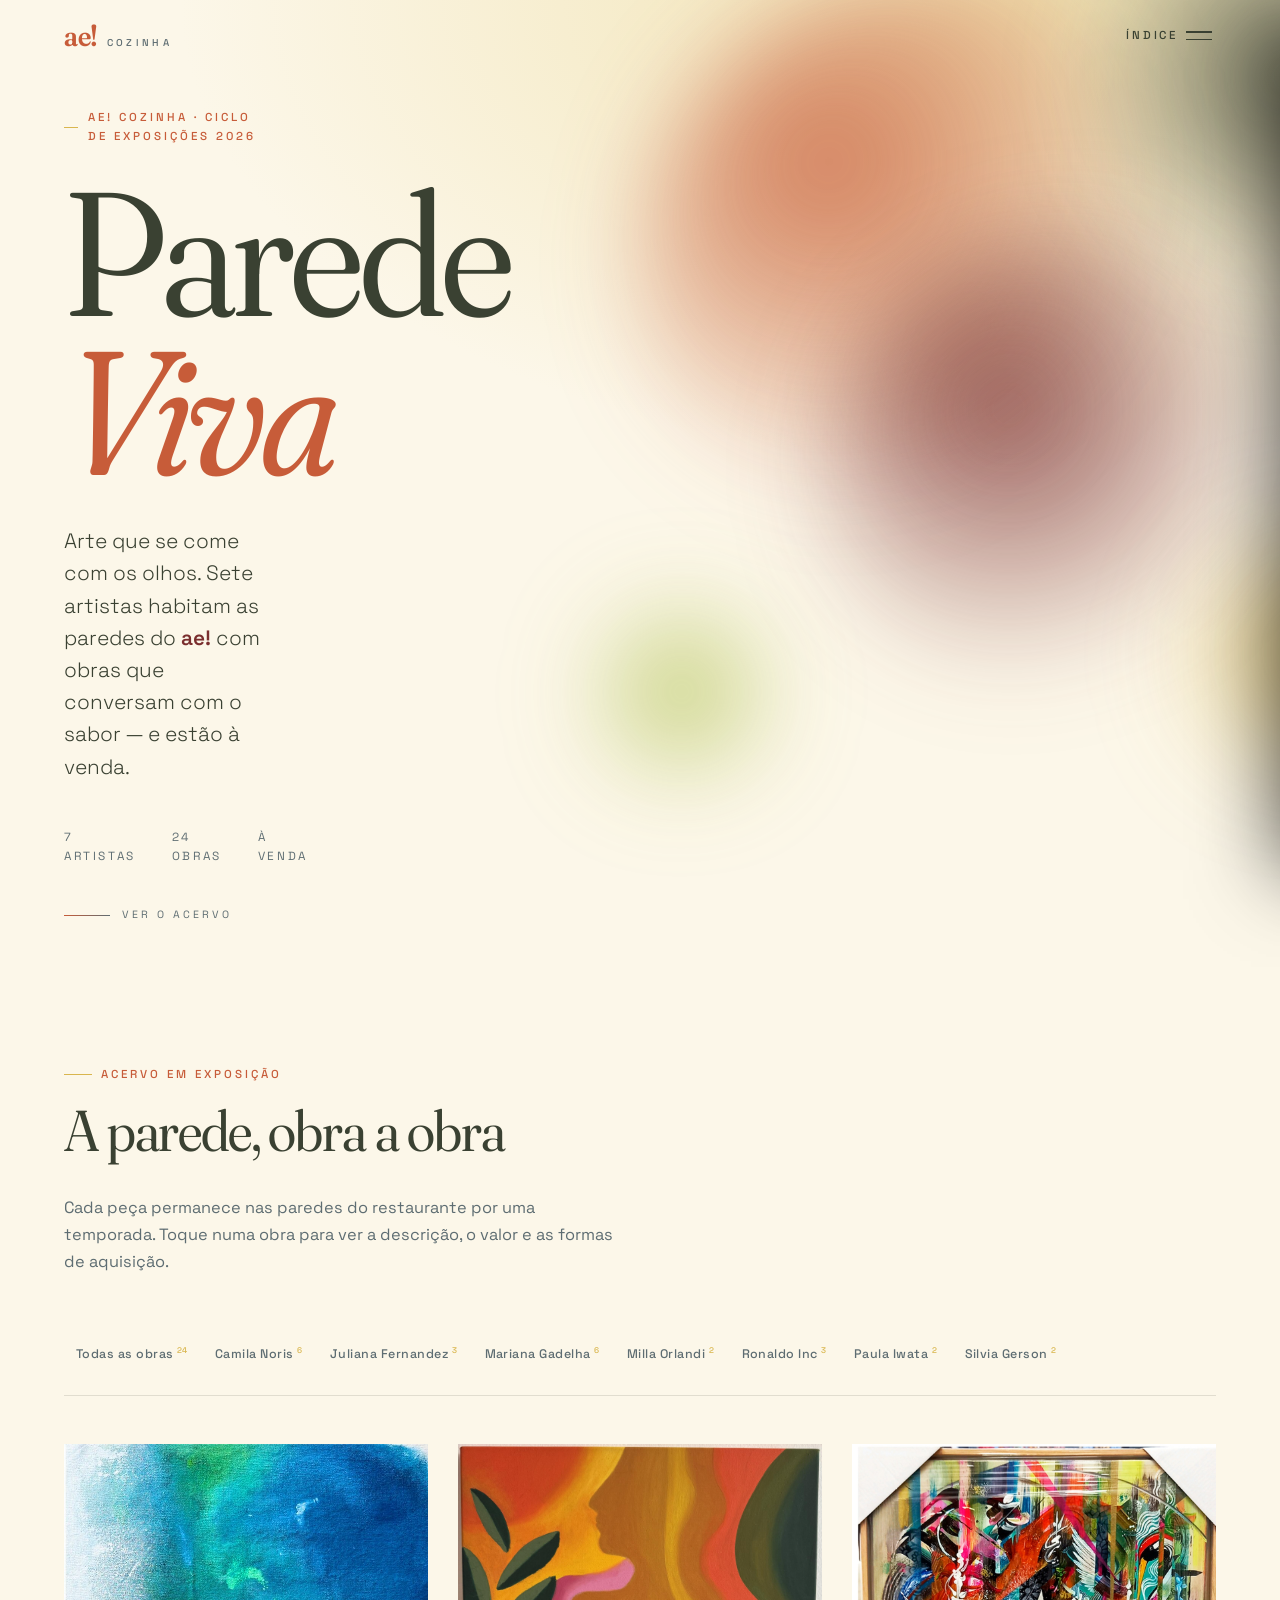
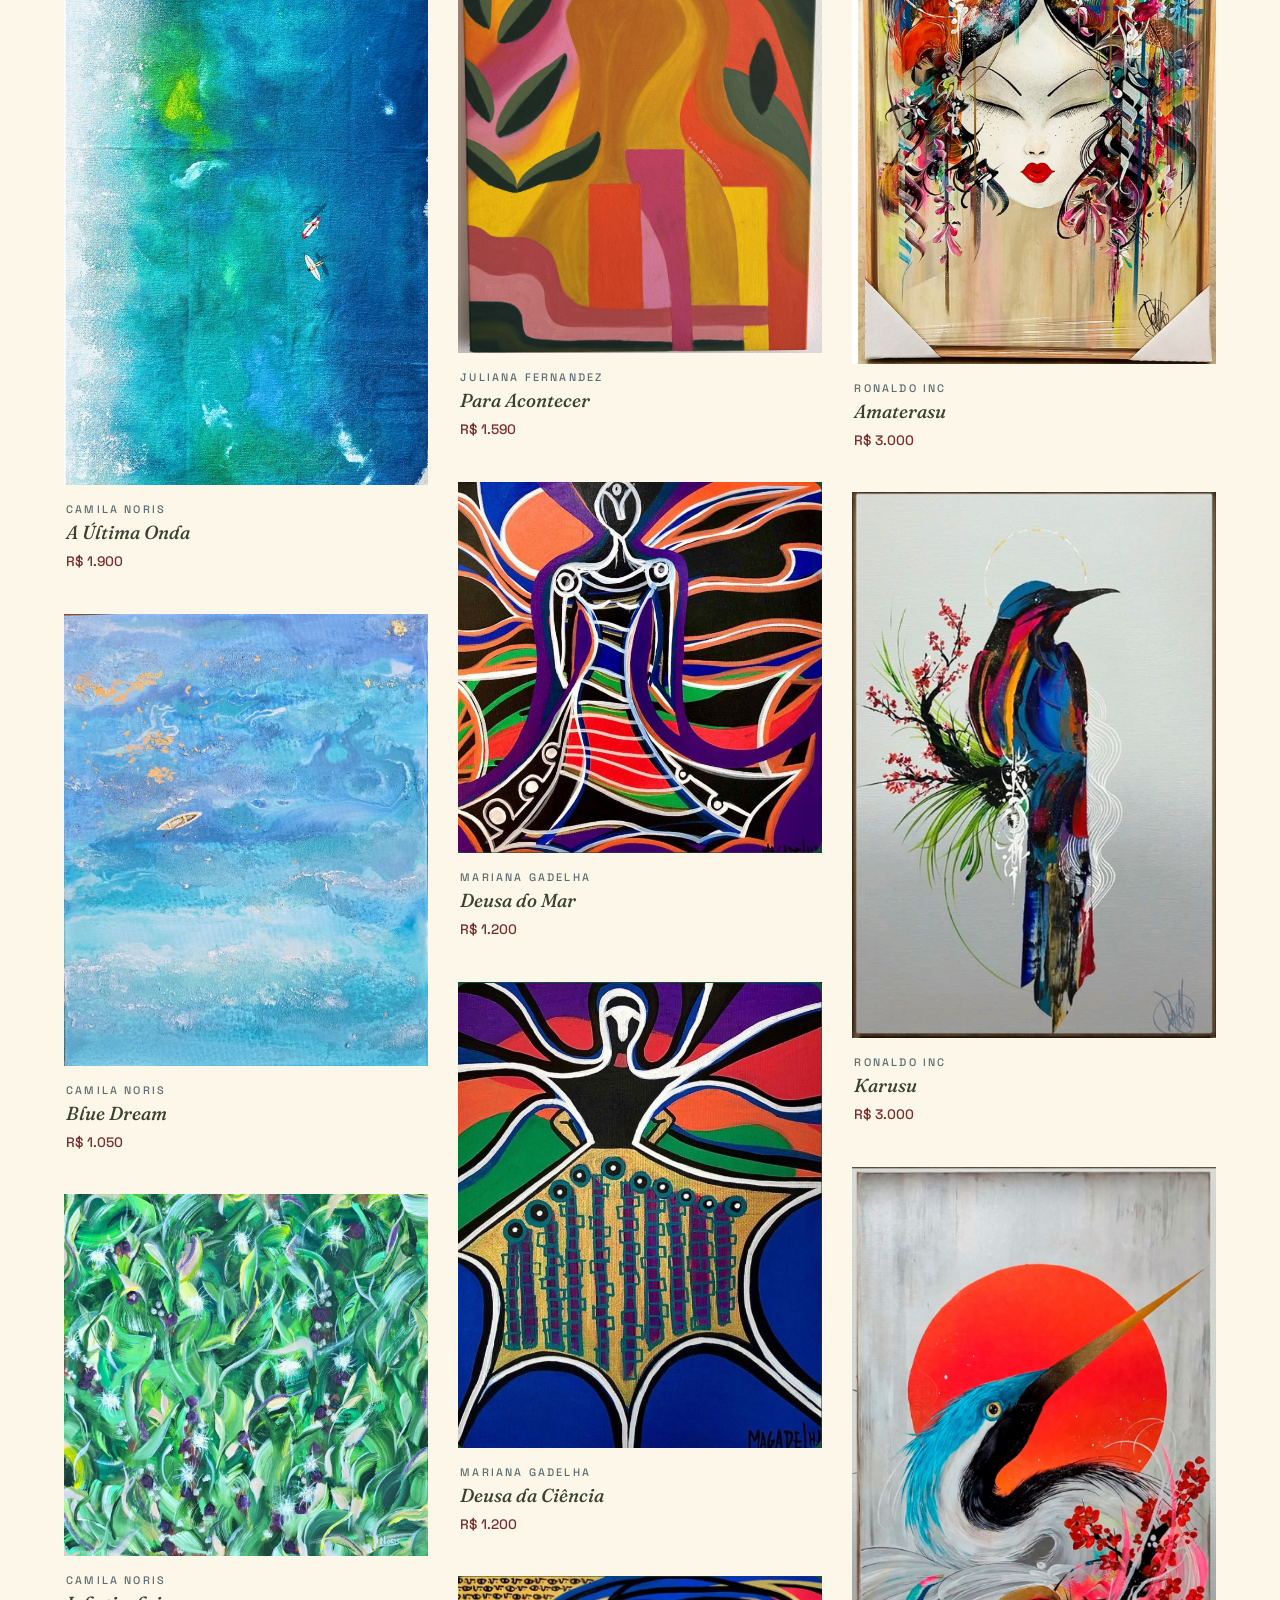
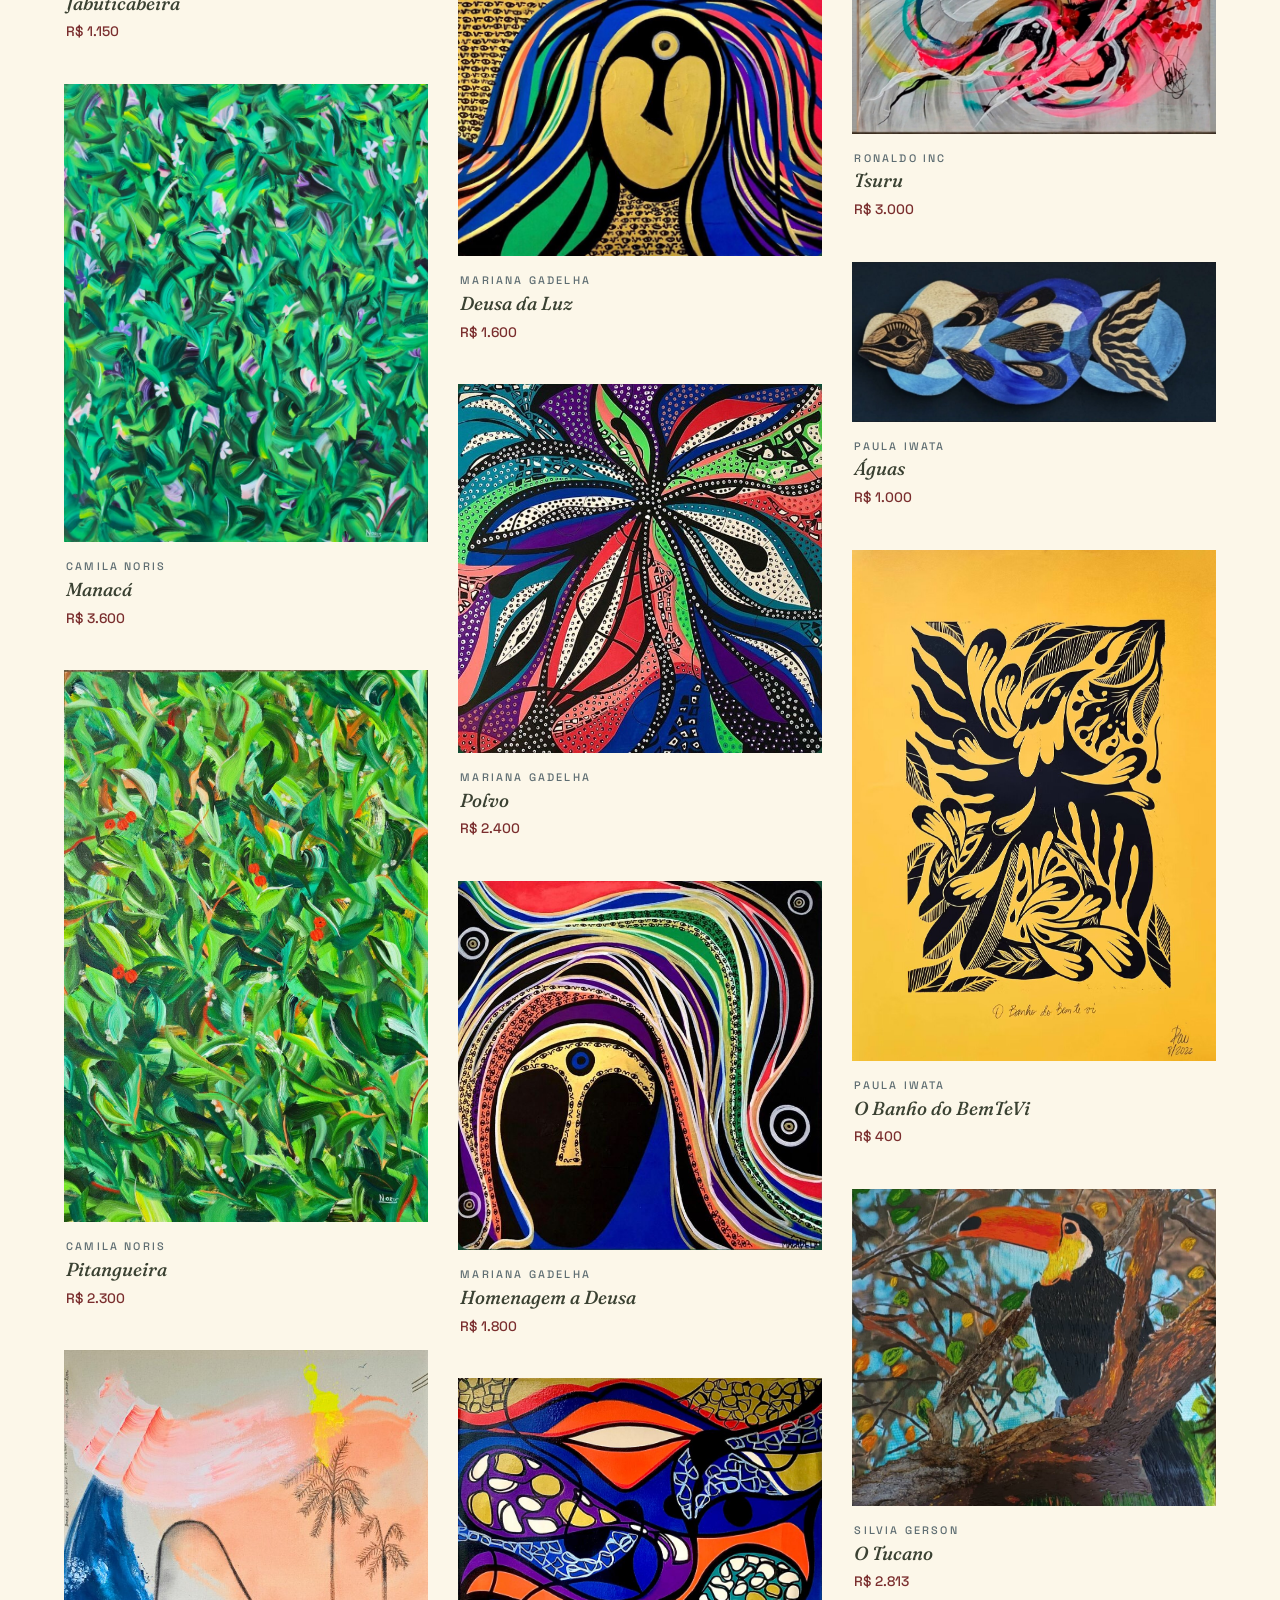
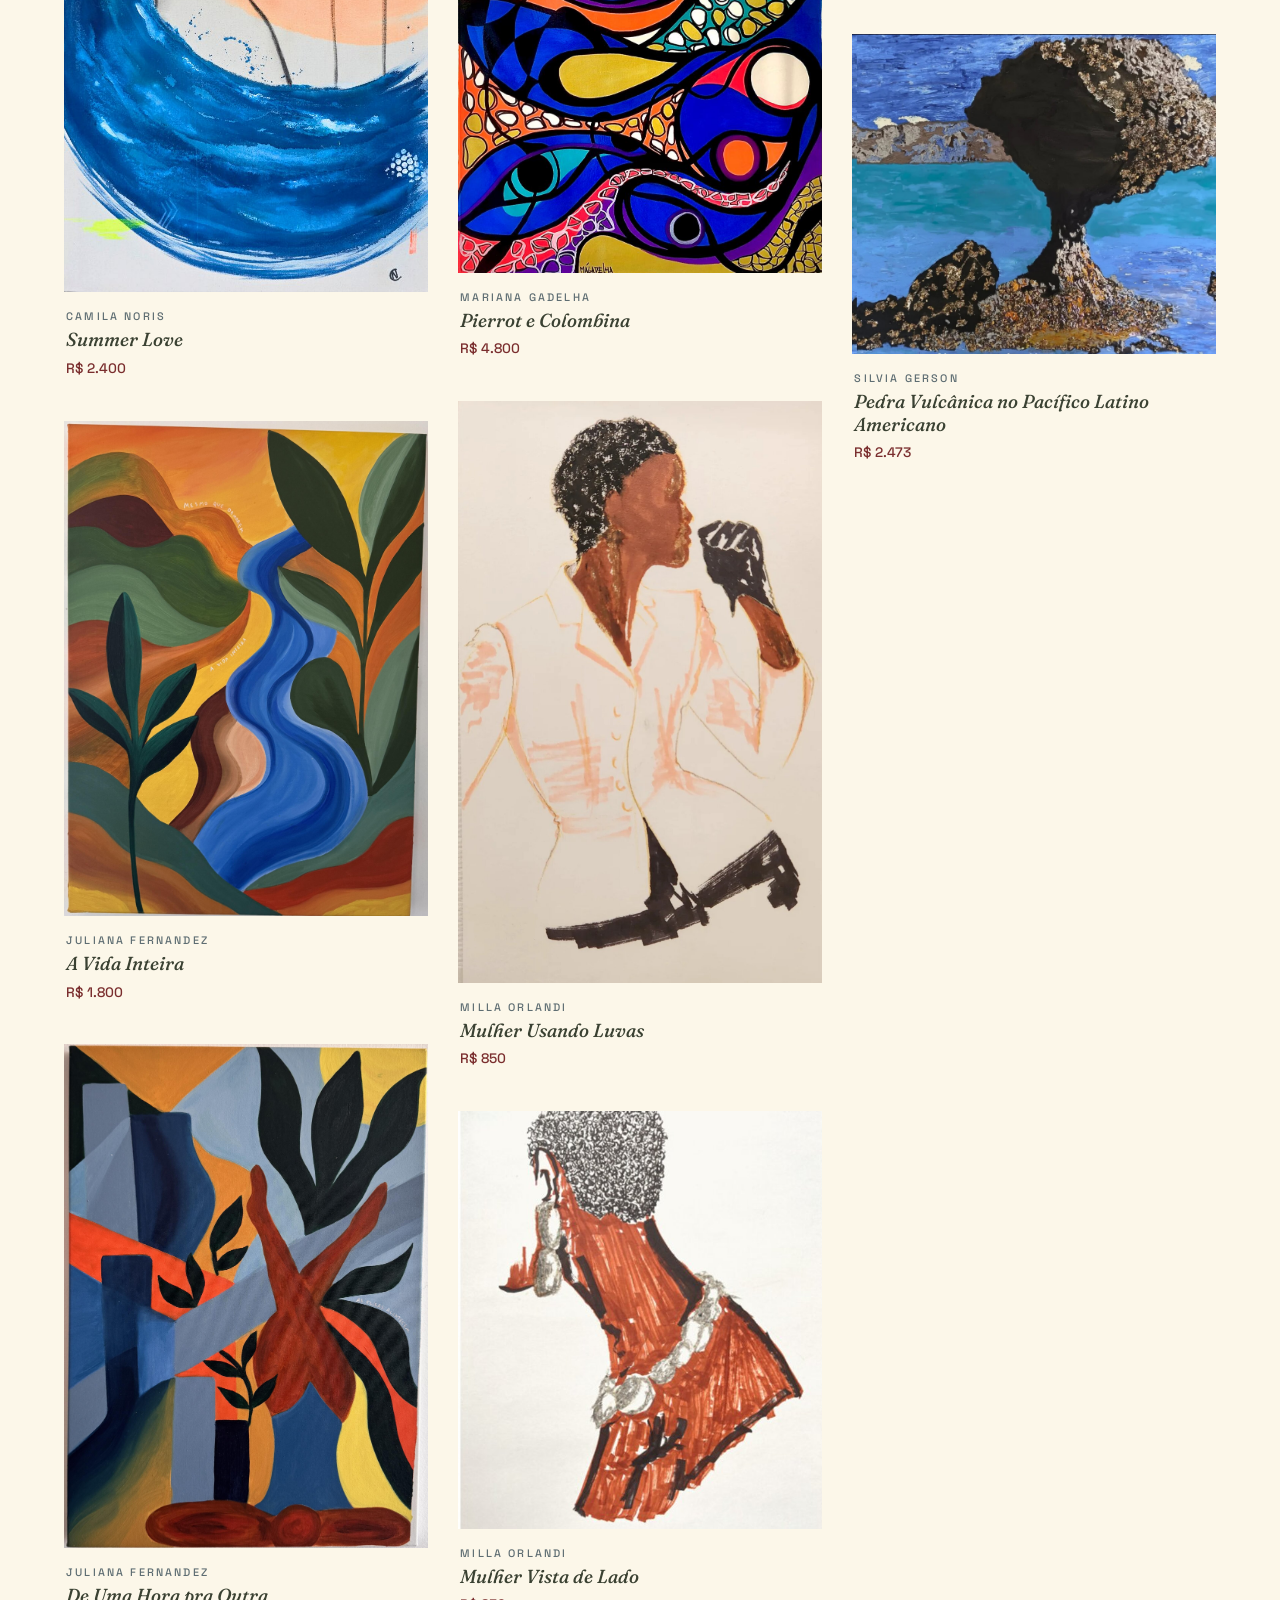
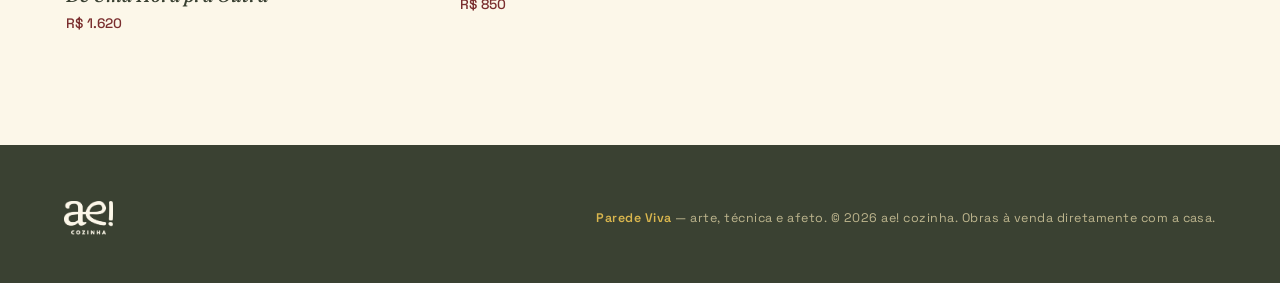
==== commit 87d30350: "feat: overhaul gallery and detail panel for "Parede Viva" exhibition - Updated gallery rendering to " ====
--- a/index.html
+++ b/index.html
@@ -1,39 +1,111 @@
 <!DOCTYPE html>
-<html lang="pt-br">
+<html lang="pt-BR">
 <head>
   <meta charset="utf-8" />
   <meta name="viewport" content="width=device-width, initial-scale=1" />
-  <title>ae! Cozinha | Parede Viva</title>
-  <meta name="description" content="Exposição Parede Viva no restaurante ae! Cozinha. Arte e alta gastronomia em harmonia." />
+  <title>Parede Viva — exposição no ae! cozinha</title>
+  <meta name="description" content="Parede Viva: arte que se come com os olhos. Exposição de 7 artistas no restaurante ae! cozinha — obras à venda, ciclo 2026." />
+  <link rel="preconnect" href="https://fonts.googleapis.com" />
+  <link rel="preconnect" href="https://fonts.gstatic.com" crossorigin />
   <link rel="stylesheet" href="assets/css/style.css" />
 </head>
 <body>
 
-  <header class="site-header">
-    <div class="wrap">
-      <div class="header-content">
-        <a class="brand" href="index.html" aria-label="Página inicial">
-          <img src="assets/img/ae-begesuave-v.png" alt="ae! Cozinha Logo" />
-        </a>
-        <div class="header-center">
-          <h1 class="brand-title">Parede Viva</h1>
-          <p class="brand-subtitle"> Ciclo de Exposições 2026 </p>
-        </div>
-        <div class="header-right">
-          <button class="menu-btn" id="openMenu" aria-label="Abrir menu">
-            <span class="menu-icon"></span>
-          </button>
-        </div>
-      </div>
+  <a class="visually-hidden" href="#galeria">Pular para a galeria</a>
+
+  <!-- MASTHEAD -->
+  <header class="site-header" id="siteHeader">
+    <div class="wrap masthead">
+      <a class="brand" href="index.html" aria-label="ae! cozinha — página inicial">
+        <span class="brand-mark">ae!</span>
+        <span class="brand-sub">cozinha</span>
+      </a>
+      <button class="menu-btn" id="openMenu" aria-controls="menuPanel" aria-expanded="false">
+        <span class="label">Índice</span>
+        <span class="bars" aria-hidden="true"></span>
+      </button>
     </div>
   </header>
 
-  <nav class="menu-panel">
-    <button id="closeMenu" class="close-btn">&times;</button>
+  <!-- HERO (a tese + assinatura) -->
+  <section class="hero" aria-labelledby="heroTitle">
+    <div class="hero-atmos" aria-hidden="true">
+      <span class="blob b1"></span>
+      <span class="blob b2"></span>
+      <span class="blob b3"></span>
+      <span class="blob b4"></span>
+      <span class="blob b5"></span>
+    </div>
+    <div class="wrap">
+      <div class="hero-inner">
+        <p class="eyebrow">ae! cozinha · ciclo de exposições 2026</p>
+        <h1 class="hero-title" id="heroTitle">Parede<br><em>Viva</em></h1>
+        <p class="hero-lede">
+          Arte que se come com os olhos. Sete artistas habitam as paredes do
+          <strong>ae!</strong> com obras que conversam com o sabor — e estão à venda.
+        </p>
+        <p class="hero-meta">
+          <span>7 artistas</span><span class="dot"></span>
+          <span>24 obras</span><span class="dot"></span>
+          <span>à venda</span>
+        </p>
+      </div>
+    </div>
+    <a class="scroll-cue" href="#galeria"><span class="line"></span>Ver o acervo</a>
+  </section>
+
+  <main>
+    <!-- GALERIA -->
+    <section class="gallery-section" id="galeria" aria-labelledby="galeriaTitle">
+      <div class="wrap">
+        <div class="section-head">
+          <p class="eyebrow">Acervo em exposição</p>
+          <h2 class="section-title" id="galeriaTitle">A parede, obra a obra</h2>
+          <p class="section-standfirst">
+            Cada peça permanece nas paredes do restaurante por uma temporada. Toque numa
+            obra para ver a descrição, o valor e as formas de aquisição.
+          </p>
+        </div>
+
+        <div class="index-bar" id="filterBar" role="group" aria-label="Filtrar obras por artista"></div>
+
+        <div class="grid" id="gallery" aria-live="polite"></div>
+      </div>
+    </section>
+
+    <!-- VISTA DE ARTIGO (bios / sobre) -->
+    <section class="info-section hidden" id="info" aria-live="polite" aria-label="Texto">
+      <div class="wrap">
+        <article class="article" id="infoBody"></article>
+        <div class="article-nav">
+          <button class="btn-ghost" id="backToGallery">← Voltar à galeria</button>
+          <button class="btn-ghost solid hidden" id="backToArtistGallery">Ver as obras →</button>
+        </div>
+      </div>
+    </section>
+  </main>
+
+  <!-- RODAPÉ -->
+  <footer class="site-footer">
+    <div class="wrap footer-grid">
+      <img src="assets/img/ae-begesuave-v.png" alt="ae! cozinha" />
+      <p class="footer-note">
+        <strong>Parede Viva</strong> — arte, técnica e afeto. © 2026 ae! cozinha.
+        Obras à venda diretamente com a casa.
+      </p>
+    </div>
+  </footer>
+
+  <!-- MENU -->
+  <nav class="menu-panel" id="menuPanel" aria-label="Navegação principal">
+    <div class="menu-top">
+      <img src="assets/img/ae-begesuave-v.png" alt="ae! cozinha" />
+      <button id="closeMenu" class="close-btn" aria-label="Fechar menu">&times;</button>
+    </div>
     <ul class="menu-list">
-      <li><a href="#" data-section="sobre-projeto">O Projeto Parede Viva</a></li>
-      <li><a href="#" data-section="sobre-ae">O ae! Cozinha</a></li>
-      <li class="menu-divider">Nossos Artistas</li>
+      <li><a href="#" data-section="sobre-projeto">O projeto Parede Viva</a></li>
+      <li><a href="#" data-section="sobre-ae">O ae! cozinha</a></li>
+      <li class="menu-divider">Nossos artistas</li>
       <li><a href="#" data-section="artista-camilanoris">Camila Noris</a></li>
       <li><a href="#" data-section="artista-jufernandez">Juliana Fernandez</a></li>
       <li><a href="#" data-section="artista-magadelha">Mariana Gadelha</a></li>
@@ -41,48 +113,16 @@
       <li><a href="#" data-section="artista-paula">Paula Iwata</a></li>
       <li><a href="#" data-section="artista-ronaldoinc">Ronaldo Inc</a></li>
       <li><a href="#" data-section="artista-silvia">Silvia Gerson</a></li>
+      <li class="menu-divider">Próximas edições</li>
+      <li><a href="https://docs.google.com/forms/d/e/1FAIpQLScBXngLhs1zuTCmcytKu9C-fCO8A_IQruu5KAwTgkJAh9weAg/viewform?usp=header" target="_blank" rel="noopener">Formulário de inscrição</a></li>
     </ul>
   </nav>
-  <div class="menu-overlay"></div>
+  <div class="menu-overlay" id="menuOverlay"></div>
 
-  <main class="main-content">
-
-  <div class="wrap">
-    <div class="grid" id="gallery" aria-live="polite"></div>
-    </div>
-
-
-    <div class="wrap">
-      <div class="grid" id="gallery" aria-live="polite"></div>
-      <section id="info" class="info-section hidden" aria-live="polite">
-        <div class="info-container">
-          <div id="infoBody" class="section-content"></div>
-          <div class="info-footer-buttons">
-            <button id="backToGallery" class="back-btn">← Voltar para a Galeria</button>
-            <button id="backToArtistGallery" class="back-btn hidden">Ver obras da artista →</button>
-          </div>
-        </div>
-      </section>
-    </div>
-  </main>
-
-  <footer class="site-footer">
-    <div class="wrap">
-      <p>© 2026 ae! Cozinha — Arte, Técnica e Afeto. <span class="live-indicator"></span></p>
-    </div>
-  </footer>
-
-  <div id="lightbox" class="lightbox" aria-hidden="true">
-    <div class="lightbox-content">
-      <img id="lightboxImg" alt="" />
-      <div class="meta">
-        <span id="lightboxArtist" class="artist"></span>
-        <span id="lightboxTitle" class="title"></span>
-        <span id="lightboxPrice" class="price-badge"></span>
-      </div>
-    </div>
-  </div>
+  <!-- PAINEL DE DETALHE DA OBRA -->
+  <div class="detail-backdrop" id="detailBackdrop"></div>
+  <aside class="detail-panel" id="detailPanel" role="dialog" aria-modal="true" aria-labelledby="detailTitle" aria-hidden="true"></aside>
 
   <script src="assets/js/app.js"></script>
 </body>
-</html>+</html>
--- a/assets/css/style.css
+++ b/assets/css/style.css
@@ -1,584 +1,944 @@
-/* =============================================================
-   IMPORTAÇÃO DE FONTES: O Equilíbrio entre Técnico e Humano
-   ============================================================= */
-@import url('https://fonts.googleapis.com/css2?family=Playfair+Display:ital,wght@0,400;0,700;1,400&family=Space+Grotesk:wght@300;400;500;700&display=swap');
-
+/* =====================================================================
+   PAREDE VIVA — ae! cozinha
+   Direção: "Editorial Orgânico Sensorial" (clara / editorial)
+   Tipografia: Fraunces (display, old-style soft) + Space Grotesk (corpo/legenda)
+   Assinatura: atmosfera viva de blobs botânicos desfocados no herói
+   ===================================================================== */
+
+/* Fraunces (display) via Google Fonts — old-style com eixo SOFT/optical,
+   escolhido por carregar calor artesanal sem o clichê do Playfair. */
+@import url('https://fonts.googleapis.com/css2?family=Fraunces:ital,opsz,wght,SOFT@0,9..144,300..900,0..80;1,9..144,300..700,0..80&display=swap');
+
+/* Space Grotesk (corpo + legenda) servido localmente — a metade "técnica/estável"
+   da dualidade da marca; funciona mesmo sem internet. */
+@font-face {
+  font-family: 'Space Grotesk';
+  src: url('../fonts/SpaceGrotesk-Light.ttf') format('truetype');
+  font-weight: 300; font-style: normal; font-display: swap;
+}
+@font-face {
+  font-family: 'Space Grotesk';
+  src: url('../fonts/SpaceGrotesk-Regular.ttf') format('truetype');
+  font-weight: 400; font-style: normal; font-display: swap;
+}
+@font-face {
+  font-family: 'Space Grotesk';
+  src: url('../fonts/SpaceGrotesk-Medium.ttf') format('truetype');
+  font-weight: 500; font-style: normal; font-display: swap;
+}
+@font-face {
+  font-family: 'Space Grotesk';
+  src: url('../fonts/SpaceGrotesk-SemiBold.ttf') format('truetype');
+  font-weight: 600; font-style: normal; font-display: swap;
+}
+@font-face {
+  font-family: 'Space Grotesk';
+  src: url('../fonts/SpaceGrotesk-Bold.ttf') format('truetype');
+  font-weight: 700; font-style: normal; font-display: swap;
+}
+
+/* =====================================================================
+   TOKENS
+   ===================================================================== */
 :root {
-  /* Paleta Oficial Brandbook ae! Cozinha */
-  --color-folhas: #3A4132;    /* Tradição e Credibilidade [cite: 20] */
-  --color-oliva: #F1E3B2;     /* Contraste Suave [cite: 26] */
-  --color-linho: #FCF7E9;     /* Neutralidade e Acolhimento [cite: 32] */
-  --color-bordo: #7A2E2E;     /* Intensidade e Requinte [cite: 38] */
-  --color-terracota: #C75039;  /* Fogo e Autenticidade [cite: 44] */
-  --color-azulejo: #5E6D72;   /* Memória e Moderno [cite: 56] */
-  --color-dourado: #D9B64E;   /* Sofisticação e Luxo [cite: 68] */
-
-  /* Atribuição Semântica */
-  --bg-site: var(--color-linho);
-  --text-main: var(--color-folhas);
-  --text-muted: var(--color-azulejo);
-  --accent: var(--color-bordo);
-  --header-bg: var(--color-folhas);
-  
-  /* Estética de Galeria */
-  --radius-gallery: 2px;
-  --shadow-elegant: 0 15px 45px rgba(58, 65, 50, 0.08);
-  --footer-h: 30px;
-  --header-h: 90px;
-}
-
-/* =============================================================
-   RESET & TIPOGRAFIA
-   ============================================================= */
-* { 
-  box-sizing: border-box; 
+  /* Paleta oficial do brandbook (terracota corrigido p/ #C75C39) */
+  --folhas:    #3A4132;
+  --oliva:     #F1E3B2;
+  --linho:     #FCF7E9;
+  --bordo:     #7A2E2E;
+  --terracota: #C75C39;
+  --citrico:   #A3B83A;
+  --azulejo:   #5E6D72;
+  --dourado:   #D9B64E;
+  --noturno:   #23271F; /* escuro profundo esverdeado (correção do brief) */
+
+  /* Semântica */
+  --bg:        var(--linho);
+  --surface:   #FFFBF1;       /* papel ligeiramente mais claro p/ tiles */
+  --ink:       var(--folhas);
+  --ink-soft:  var(--azulejo);
+  --accent:    var(--terracota);
+  --rule:      rgba(58, 65, 50, 0.14);
+  --rule-gold: var(--dourado);
+
+  /* Tipos */
+  --display: 'Fraunces', Georgia, 'Times New Roman', serif;
+  --body:    'Space Grotesk', system-ui, -apple-system, Segoe UI, sans-serif;
+
+  /* Ritmo / forma */
+  --maxw: 1280px;
+  --gutter: clamp(20px, 5vw, 64px);
+  --radius: 3px;
+  --ring: 0 0 0 2px var(--linho), 0 0 0 4px var(--dourado);
+
+  --shadow-soft: 0 18px 50px -28px rgba(58, 65, 50, 0.45);
+  --shadow-lift: 0 30px 70px -30px rgba(58, 65, 50, 0.55);
+
+  --header-h: 72px;
+}
+
+/* =====================================================================
+   RESET & BASE
+   ===================================================================== */
+*, *::before, *::after { box-sizing: border-box; }
+
+html { -webkit-text-size-adjust: 100%; scroll-behavior: smooth; }
+
+body {
+  margin: 0;
+  background: var(--bg);
+  color: var(--ink);
+  font-family: var(--body);
+  font-weight: 400;
+  font-size: 17px;
+  line-height: 1.65;
   -webkit-font-smoothing: antialiased;
-}
-
-html, body { 
-  height: 100%; 
+  text-rendering: optimizeLegibility;
+  overflow-x: hidden;
+}
+
+img { max-width: 100%; display: block; }
+a { color: inherit; text-decoration: none; }
+button { font: inherit; color: inherit; cursor: pointer; }
+
+:focus-visible {
+  outline: none;
+  box-shadow: var(--ring);
+  border-radius: 2px;
+}
+
+.wrap {
+  width: 100%;
+  max-width: var(--maxw);
+  margin-inline: auto;
+  padding-inline: var(--gutter);
+}
+
+.hidden { display: none !important; }
+.visually-hidden {
+  position: absolute; width: 1px; height: 1px; padding: 0; margin: -1px;
+  overflow: hidden; clip: rect(0 0 0 0); white-space: nowrap; border: 0;
+}
+/* Skip-link torna-se visível ao receber foco de teclado */
+.visually-hidden:focus-visible {
+  position: fixed; top: 12px; left: 12px; z-index: 300;
+  width: auto; height: auto; margin: 0; clip: auto; white-space: normal;
+  background: var(--folhas); color: var(--oliva);
+  padding: 10px 18px; border-radius: var(--radius);
+  font-size: 0.8rem; letter-spacing: 0.08em;
+}
+
+/* Eyebrow / kicker — dispositivo estrutural recorrente */
+.eyebrow {
+  font-family: var(--body);
+  font-weight: 500;
+  font-size: 0.72rem;
+  letter-spacing: 0.26em;
+  text-transform: uppercase;
+  color: var(--accent);
   margin: 0;
-}
-
-body {
-  background-color: var(--bg-site);
-  color: var(--text-main);
-  font-family: 'Space Grotesk', sans-serif; /* A forma estável [cite: 74, 78] */
-  line-height: 1.6;
-  padding-bottom: var(--footer-h);
-}
-
-h1, h2, h3, .brand-title {
-  font-family: 'Playfair Display', serif; /* A curva leve e humana [cite: 75, 80] */
-  font-weight: 700;
-  margin: 0;
-}
-
-img { max-width: 100%; display: block; }
-a { color: inherit; text-decoration: none; transition: 0.3s; }
-
-.wrap { 
+  display: inline-flex;
+  align-items: center;
+  gap: 0.8em;
+}
+.eyebrow::before {
+  content: "";
+  width: 28px;
+  height: 1.5px;
+  background: var(--rule-gold);
+  display: inline-block;
+}
+
+/* =====================================================================
+   HEADER (masthead fino, transparente sobre o herói)
+   ===================================================================== */
+.site-header {
+  position: fixed;
+  inset: 0 0 auto 0;
+  height: var(--header-h);
+  z-index: 80;
+  display: flex;
+  align-items: center;
+  transition: background-color .4s ease, border-color .4s ease, backdrop-filter .4s ease;
+  border-bottom: 1px solid transparent;
+}
+.site-header.is-stuck {
+  background: rgba(252, 247, 233, 0.82);
+  backdrop-filter: blur(10px);
+  border-bottom-color: rgba(217, 182, 78, 0.4);
+}
+
+.masthead {
+  display: flex;
+  align-items: center;
+  justify-content: space-between;
+  gap: 16px;
+}
+
+/* Nameplate textual "ae!" (o asset creme vive nas áreas escuras: menu/rodapé) */
+.brand {
+  display: inline-flex;
+  align-items: baseline;
+  gap: 0.5em;
+  line-height: 1;
+}
+.brand-mark {
+  font-family: var(--display);
+  font-optical-sizing: auto;
+  font-variation-settings: "opsz" 96, "SOFT" 60, "wght" 600;
+  font-size: 1.85rem;
+  color: var(--terracota);
+  letter-spacing: -0.01em;
+}
+.brand-sub {
+  font-family: var(--body);
+  font-weight: 500;
+  font-size: 0.62rem;
+  letter-spacing: 0.34em;
+  text-transform: uppercase;
+  color: var(--azulejo);
+}
+
+.menu-btn {
+  display: inline-flex;
+  align-items: center;
+  gap: 0.7em;
+  background: transparent;
+  border: none;
+  padding: 10px 4px;
+  font-family: var(--body);
+  font-weight: 500;
+  font-size: 0.72rem;
+  letter-spacing: 0.24em;
+  text-transform: uppercase;
+  color: var(--ink);
+}
+.menu-btn .bars {
+  position: relative;
+  width: 26px;
+  height: 9px;
+}
+.menu-btn .bars::before,
+.menu-btn .bars::after {
+  content: "";
+  position: absolute;
+  left: 0; right: 0;
+  height: 1.5px;
+  background: currentColor;
+  transition: transform .3s ease;
+}
+.menu-btn .bars::before { top: 0; }
+.menu-btn .bars::after  { bottom: 0; }
+.menu-btn:hover { color: var(--terracota); }
+
+/* =====================================================================
+   HERO — a tese: wordmark sobre atmosfera viva (assinatura)
+   ===================================================================== */
+.hero {
+  position: relative;
+  min-height: 100vh;
+  min-height: 100svh;
+  display: flex;
+  align-items: center;
+  padding: calc(var(--header-h) + 4vh) 0 8vh;
+  overflow: hidden;
+  background:
+    radial-gradient(120% 90% at 80% 0%, var(--oliva) 0%, rgba(241,227,178,0) 55%),
+    var(--linho);
+}
+
+/* Atmosfera viva: blobs botânicos desfocados (pétalas/folhas) à deriva */
+.hero-atmos {
+  position: absolute;
+  inset: -10%;
+  z-index: 0;
+  pointer-events: none;
+}
+.blob {
+  position: absolute;
+  border-radius: 60% 40% 55% 45% / 55% 50% 50% 45%;
+  filter: blur(46px);
+  mix-blend-mode: multiply;
+  opacity: 0.78;
+  will-change: transform;
+}
+.blob.b1 { /* terracota */
+  width: 42vw; height: 42vw; left: 50%; top: 6%;
+  background: radial-gradient(circle at 35% 35%, var(--terracota), rgba(199,92,57,0) 70%);
+  animation: drift1 26s ease-in-out infinite alternate;
+}
+.blob.b2 { /* bordô / rosa */
+  width: 36vw; height: 36vw; left: 62%; top: 28%;
+  background: radial-gradient(circle at 40% 40%, var(--bordo), rgba(122,46,46,0) 70%);
+  animation: drift2 32s ease-in-out infinite alternate;
+}
+.blob.b3 { /* folhas (verde) */
+  width: 34vw; height: 34vw; left: 78%; top: -4%;
+  background: radial-gradient(circle at 50% 50%, var(--folhas), rgba(58,65,50,0) 68%);
+  animation: drift3 30s ease-in-out infinite alternate;
+}
+.blob.b4 { /* dourado, brilho quente */
+  width: 24vw; height: 24vw; left: 84%; top: 52%;
+  background: radial-gradient(circle at 50% 50%, var(--dourado), rgba(217,182,78,0) 70%);
+  animation: drift1 22s ease-in-out infinite alternate-reverse;
+}
+.blob.b5 { /* citrico, mínimo toque fresco */
+  width: 16vw; height: 16vw; left: 46%; top: 60%;
+  background: radial-gradient(circle at 50% 50%, var(--citrico), rgba(163,184,58,0) 72%);
+  animation: drift2 28s ease-in-out infinite alternate;
+}
+
+@keyframes drift1 { to { transform: translate3d(-6%, 5%, 0) scale(1.12) rotate(8deg); } }
+@keyframes drift2 { to { transform: translate3d(7%, -6%, 0) scale(1.08) rotate(-10deg); } }
+@keyframes drift3 { to { transform: translate3d(-5%, 8%, 0) scale(1.15) rotate(6deg); } }
+
+.hero-inner {
   position: relative;
   z-index: 2;
-  max-width: 1200px; 
-  margin: 0 auto; 
-  padding: 0 30px; 
-}
-
-/* =============================================================
-   HEADER (ESTRUTURA FLEXBOX ANTI-QUEBRA)
-   ============================================================= */
-.site-header {
-  position: fixed;
-  top: 0;
-  z-index: 100;
-  background-color: var(--header-bg);
-  width: 100%; /* Garante que ocupe toda a largura da tela */
-  height: var(--header-h);
-  display: flex;
-  align-items: center;
-  border-bottom: 1px solid rgba(241, 227, 178, 0.15);
-  box-shadow: 0 4px 20px rgba(0,0,0,0.15);
-
-  /* Substitui o fundo sólido por um translúcido elegante */
-  background-color: rgba(58, 65, 50, 0.9); 
-  backdrop-filter: blur(8px);
-  
-  /* Linha de contorno sofisticada */
-  border-bottom: 0.5px solid rgba(217, 182, 78, 0.3);
-}
-
-.header-content {
+  max-width: 18ch;
+}
+.hero .eyebrow { margin-bottom: 28px; }
+
+.hero-title {
+  font-family: var(--display);
+  font-optical-sizing: auto;
+  font-variation-settings: "opsz" 144, "SOFT" 50, "wght" 360;
+  font-size: clamp(3.6rem, 14vw, 11rem);
+  line-height: 0.9;
+  letter-spacing: -0.025em;
+  color: var(--folhas);
+  margin: 0;
+}
+.hero-title em {
+  font-style: italic;
+  font-variation-settings: "opsz" 144, "SOFT" 70, "wght" 360;
+  color: var(--terracota);
+}
+
+.hero-lede {
+  max-width: 30ch;
+  margin: 34px 0 0;
+  font-size: clamp(1.05rem, 1.7vw, 1.3rem);
+  line-height: 1.55;
+  color: var(--folhas);
+  font-weight: 300;
+}
+.hero-lede strong { font-weight: 600; color: var(--bordo); }
+
+.hero-meta {
+  display: flex;
+  align-items: center;
+  gap: 18px;
+  margin-top: 44px;
+  font-size: 0.74rem;
+  letter-spacing: 0.22em;
+  text-transform: uppercase;
+  color: var(--azulejo);
+}
+.hero-meta .dot { width: 4px; height: 4px; border-radius: 50%; background: var(--dourado); }
+
+.scroll-cue {
+  position: absolute;
+  left: var(--gutter);
+  bottom: 26px;
+  z-index: 2;
+  display: inline-flex;
+  align-items: center;
+  gap: 12px;
+  font-size: 0.66rem;
+  letter-spacing: 0.28em;
+  text-transform: uppercase;
+  color: var(--azulejo);
+}
+.scroll-cue .line {
+  width: 46px; height: 1px;
+  background: linear-gradient(90deg, var(--terracota), var(--azulejo));
+}
+.scroll-cue:hover { color: var(--terracota); }
+
+/* =====================================================================
+   GALERIA
+   ===================================================================== */
+.gallery-section { padding: clamp(64px, 9vw, 130px) 0 110px; }
+
+.section-head {
   display: grid;
-  grid-template-columns: 1fr auto 1fr;
-  align-items: center;
-  width: 100%;
-  gap: 200px;
-}
-
-/* Logo */
-.brand {
-  justify-self: start; /* Alinha o logo à esquerda da sua célula no grid */
-}
-
-.brand img {
-  height: 60px;
-  width: auto;
-  border-radius: 4px;
-}
-
-/* Centro: Títulos */
-.header-center {
-  /* flex: 1; não é mais necessário com Grid */
-  text-align: center;
-}
-
-.brand-title {
-  color: var(--color-oliva);
-  font-size: 1.9rem;
-  letter-spacing: 1px;
-  
-}
-
-.brand-subtitle {
-  color: var(--color-dourado);
-  font-size: 0.9rem;
-  text-transform: uppercase;
-  letter-spacing: 3px;
-  margin-top: 2px;
-}
-
-/* Direita: Busca e Menu */
-.header-right {
-  display: flex;
-  align-items: center;
-  gap: 15px;
-  justify-self: end; /* Alinha os itens da direita à direita da sua célula no grid */
-}
-
-.input-search {
-  background: rgba(252, 247, 233, 0.08);
-  border: 1px solid rgba(241, 227, 178, 0.3);
-  padding: 8px 15px;
-  border-radius: 20px;
-  color: var(--color-linho);
-  font-family: 'Space Grotesk', sans-serif;
-  width: 180px;
-  outline: none;
-}
-
-.input-search:focus {
-  border-color: var(--color-dourado);
-  background: rgba(252, 247, 233, 0.15);
-}
-
-.menu-btn {
+  grid-template-columns: 1fr;
+  gap: 18px;
+  max-width: 760px;
+  margin-bottom: 44px;
+}
+.section-title {
+  font-family: var(--display);
+  font-optical-sizing: auto;
+  font-variation-settings: "opsz" 120, "SOFT" 40, "wght" 380;
+  font-size: clamp(2.1rem, 5vw, 3.6rem);
+  line-height: 1.02;
+  letter-spacing: -0.02em;
+  color: var(--folhas);
+  margin: 0;
+}
+.section-standfirst {
+  max-width: 56ch;
+  color: var(--azulejo);
+  font-size: 1.02rem;
+}
+
+/* Índice de artistas (filtro) — como um índice de revista */
+.index-bar {
+  display: flex;
+  flex-wrap: wrap;
+  gap: 6px 4px;
+  align-items: baseline;
+  margin: 0 0 48px;
+  padding-bottom: 22px;
+  border-bottom: 1px solid var(--rule);
+}
+.filter {
   background: transparent;
   border: none;
-  width: auto;
+  padding: 8px 12px;
+  font-family: var(--body);
+  font-weight: 500;
+  font-size: 0.78rem;
+  letter-spacing: 0.04em;
+  color: var(--azulejo);
+  position: relative;
+  transition: color .25s ease;
+}
+.filter::after {
+  content: "";
+  position: absolute;
+  left: 12px; right: 12px; bottom: 2px;
+  height: 1.5px;
+  background: var(--terracota);
+  transform: scaleX(0);
+  transform-origin: left;
+  transition: transform .28s ease;
+}
+.filter:hover { color: var(--folhas); }
+.filter[aria-pressed="true"] { color: var(--bordo); font-weight: 600; }
+.filter[aria-pressed="true"]::after { transform: scaleX(1); }
+.filter .count {
+  font-size: 0.66em;
+  vertical-align: super;
+  color: var(--dourado);
+  margin-left: 3px;
+  letter-spacing: 0;
+}
+
+/* Masonry editorial via colunas — preserva a proporção real de cada obra */
+.grid {
+  column-count: 3;
+  column-gap: clamp(20px, 2.4vw, 40px);
+}
+@media (max-width: 1000px) { .grid { column-count: 2; } }
+@media (max-width: 560px)  { .grid { column-count: 1; } }
+
+.card {
+  display: block;
+  width: 100%;
+  text-align: left;
+  background: transparent;
+  border: none;
+  padding: 0;
+  margin: 0 0 clamp(28px, 3.2vw, 52px);
+  break-inside: avoid;
+  -webkit-column-break-inside: avoid;
+}
+.card-figure {
+  position: relative;
+  overflow: hidden;
+  background: var(--oliva);
+  box-shadow: var(--shadow-soft);
+  transition: box-shadow .45s ease, transform .45s ease;
+}
+.card-figure img {
+  width: 100%;
   height: auto;
-  border-radius: 50%;
-  cursor: pointer;
-  display: flex;
-  align-items: center;
-  justify-content: center;
-  position: relative;
-  
-  /* Retira qualquer contorno azul ao clicar (opcional para estética) */
-  outline: none;
-  -webkit-tap-highlight-color: transparent;
-}
-
-.menu-icon {
-  background: var(--color-oliva) !important;
-  width: 16px !important; 
-  height: 16px !important;
-  /* Cria os outros 3 pontos do grid */
-  box-shadow: 22px 0 var(--color-oliva), 
-              0 22px var(--color-oliva), 
-              22px 22px var(--color-oliva);
-  position: relative;
-  border-radius: 50%;
-  /* Compensa o deslocamento do box-shadow para centralizar no botão */
-  transform: translate(-11px, -11px); 
-}
-
-/* .menu-icon, .menu-icon::before, .menu-icon::after {
+  display: block;
+  transition: transform 1.1s cubic-bezier(.16,.84,.44,1), filter .5s ease;
+}
+/* mata fina dourada que aparece no hover/foco */
+.card-figure::after {
   content: "";
-  display: block;
-  background: var(--color-oliva);
-  height: 3px;
-  width: 22px;
   position: absolute;
-}
-
-.menu-icon::before { top: -7px; }
-.menu-icon::after { top: 7px; } */
-
-/* =============================================================
-   GALERIA DE OBRAS (AS-IS NARRATIVA)
-   ============================================================= */
-/* =============================================================
-   CONTEÚDO PRINCIPAL COM TEXTURA DE PAPEL
-   ============================================================= */
-.main-content {
-  padding: 100px 0 40px 0 !important;
-  background-color: var(--color-linho); /* */
-  position: relative;
-  overflow: hidden; /* Garante que o ruído não escape das bordas */
-}
-
-.main-content {
-position: relative;
-  overflow: hidden; /* Evita que o texto gigante crie barras de rolagem */
-  background-color: var(--color-linho); /* */
-}
-
-/* Força a Galeria e o Info a ficarem ACIMA da textura */
-.grid, 
-.info-section {
-  position: relative;
-  z-index: 2; /* Sobe um nível para o ruído não cobrir as obras */
-}
-
-/* Mantém os cards totalmente brancos e limpos */
-.card {
-  background: #FFFFFF !important;
-  position: relative;
-  z-index: 3;
-}
-
-.grid {
+  inset: 0;
+  border: 1px solid rgba(217, 182, 78, 0);
+  transition: border-color .4s ease;
+  pointer-events: none;
+}
+.card:hover .card-figure,
+.card:focus-visible .card-figure {
+  transform: translateY(-4px);
+  box-shadow: var(--shadow-lift);
+}
+.card:hover .card-figure img { transform: scale(1.045); }
+.card:hover .card-figure::after,
+.card:focus-visible .card-figure::after { border-color: rgba(217, 182, 78, 0.85); }
+
+.card-caption {
   display: grid;
-  gap: 40px;
-  grid-template-columns: repeat(auto-fill, minmax(300px, 1fr));
-}
-
-.card {
-  background: #FFF;
-  padding: 12px;
-  border: 1px solid rgba(58, 65, 50, 0.05);
-  box-shadow: var(--shadow-elegant);
-  transition: transform 0.4s ease, box-shadow 0.4s ease;
-}
-
-.card:hover {
-  transform: translateY(-8px);
-  box-shadow: 0 25px 60px rgba(58, 65, 50, 0.12);
-}
-
-.thumb {
-  aspect-ratio: 1 / 1;
-  overflow: hidden;
-  margin-bottom: 20px;
-  background: var(--color-linho);
-}
-
-.thumb img {
-  width: 100%;
-  height: 100%;
-  object-fit: cover;
-  transition: transform 0.8s ease;
-}
-
-.card:hover .thumb img {
-  transform: scale(1.04);
-}
-
-.meta {
-  text-align: center;
-  padding: 10px 0;
-}
-
-.artist {
-  font-family: 'Playfair Display', serif;
-  font-size: 1.3rem;
-  color: var(--color-folhas);
-  margin-bottom: 4px;
-}
-
-.title {
-  font-size: 0.85rem;
-  color: var(--text-muted);
-  text-transform: uppercase;
-  letter-spacing: 1.5px;
-}
-
-.price-badge {
-  display: block;
-  margin-top: 15px;
-  color: var(--accent);
-  font-weight: 700;
-  font-size: 0.95rem;
-  border-top: 1px solid var(--color-oliva);
-  padding-top: 10px;
-}
-
-/* =============================================================
-   SEÇÕES DE INFORMAÇÃO (SOBRE)
-   ============================================================= */
-.hidden { display: none !important; }
-
-.info-section {
-  max-width: 800px;
-  margin: 0 auto;
-  animation: fadeIn 0.6s ease-out;
-}
-
-@keyframes fadeIn {
-  from { opacity: 0; transform: translateY(10px); }
-  to { opacity: 1; transform: translateY(0); }
-}
-
-.info-container {
-  background: white;
-  padding: 50px;
-  box-shadow: var(--shadow-elegant);
-}
-
-.section-content p {
-  font-size: 1.1rem;
-  margin-bottom: 1.5rem;
-  color: var(--text-main);
-}
-
-.section-content strong {
-  color: var(--color-bordo);
-}
-
-.back-btn {
-  margin-top: 30px;
-  background: var(--color-folhas);
-  color: var(--color-oliva);
-  border: none;
-  padding: 12px 25px;
-  font-family: 'Space Grotesk', sans-serif;
-  font-weight: 600;
-  cursor: pointer;
-  transition: 0.3s;
-}
-
-.back-btn:hover {
-  background: var(--color-terracota);
-  color: white;
-}
-
-.info-footer-buttons {
-  display: flex;
-  justify-content: space-between;
-  align-items: center;
-  margin-top: 30px; /* This margin was originally on the .back-btn itself */
-}
-
-.info-footer-buttons .back-btn {
-  margin-top: 0; /* Override the default margin */
-}
-
-/* =============================================================
-   FOOTER & LIGHTBOX
-   ============================================================= */
-.site-footer {
-  position: fixed;
-  bottom: 0;
-  width: 100%;
-  height: var(--footer-h);
-  background: var(--color-folhas);
-  color: var(--color-oliva);
-  display: flex;
-  align-items: center;
-  justify-content: center;
-  font-size: 0.8rem;
-  letter-spacing: 1px;
-  z-index: 10;
-}
-
-.lightbox {
+  gap: 3px;
+  padding: 16px 2px 0;
+}
+.card-artist {
+  font-family: var(--body);
+  font-weight: 500;
+  font-size: 0.68rem;
+  letter-spacing: 0.2em;
+  text-transform: uppercase;
+  color: var(--azulejo);
+}
+.card-title {
+  font-family: var(--display);
+  font-optical-sizing: auto;
+  font-variation-settings: "opsz" 40, "SOFT" 30, "wght" 480;
+  font-style: italic;
+  font-size: 1.18rem;
+  line-height: 1.2;
+  color: var(--folhas);
+}
+.card-price {
+  font-family: var(--body);
+  font-weight: 500;
+  font-size: 0.86rem;
+  color: var(--bordo);
+  margin-top: 2px;
+}
+.card.is-sold .card-figure img { filter: grayscale(0.5) brightness(0.8); }
+.card-price.sold { color: var(--azulejo); font-style: italic; }
+
+/* =====================================================================
+   PAINEL DE DETALHE DA OBRA (drawer escuro — "ficha de catálogo")
+   ===================================================================== */
+.detail-backdrop {
   position: fixed;
   inset: 0;
-  background: rgba(58, 65, 50, 0.95);
-  display: flex;
-  align-items: center;
-  justify-content: center;
-  z-index: 200;
-  padding: 20px;
+  z-index: 190;
+  background: rgba(35, 39, 31, 0.55);
+  backdrop-filter: blur(4px);
   opacity: 0;
   visibility: hidden;
-  transition: opacity 0.3s ease, visibility 0.3s ease;
-}
-
-.lightbox.open {
-  opacity: 1;
-  visibility: visible;
-}
-
-.lightbox img {
-  max-width: 100%;
-  max-height: 80vh; /* Ajuste para dar espaço para a meta info */
+  transition: opacity .4s ease, visibility .4s ease;
+}
+.detail-backdrop.open { opacity: 1; visibility: visible; }
+
+.detail-panel {
+  position: fixed;
+  top: 0; right: 0;
+  height: 100%;
+  width: min(660px, 100%);
+  z-index: 200;
+  background: var(--noturno);
+  color: var(--linho);
+  box-shadow: -30px 0 80px -30px rgba(0,0,0,0.7);
+  transform: translateX(100%);
+  transition: transform .5s cubic-bezier(.16,.84,.44,1);
+  overflow-y: auto;
+  overscroll-behavior: contain;
+}
+.detail-panel.open { transform: translateX(0); }
+
+.detail-close {
+  position: sticky;
+  top: 0;
+  margin-left: auto;
+  display: flex;
+  align-items: center;
+  gap: 0.6em;
+  background: var(--noturno);
+  border: none;
+  color: var(--oliva);
+  padding: 18px 22px;
+  font-family: var(--body);
+  font-weight: 500;
+  font-size: 0.7rem;
+  letter-spacing: 0.22em;
+  text-transform: uppercase;
+  z-index: 3;
+}
+.detail-close .x { font-size: 1.4rem; line-height: 0; }
+.detail-close:hover { color: var(--terracota); }
+
+.detail-media {
+  padding: 0 28px;
+}
+.detail-media img {
+  width: 100%;
   height: auto;
-}
-
-.lightbox-content {
-  background: white;
-  padding: 20px;
-  box-shadow: 0 0 60px rgba(0,0,0,0.5);
-  max-width: 90vw;
-  max-height: 95vh;
-  display: flex;
-  flex-direction: column;
-  align-items: center;
-}
-
-.lightbox-content .meta {
-  width: 100%;
-  padding: 20px 0 10px;
-}
-
-/* =============================================================
-   RESPONSIVIDADE
-   ============================================================= */
-@media (max-width: 768px) {
-  :root { --header-h: 70px; }
-  
-  .header-content { gap: 10px; }
-  .brand img { height: 45px; }
-  .brand-title { font-size: 1.1rem; }
-  .brand-subtitle { font-size: 0.6rem; letter-spacing: 1px; }
-  
-  .input-search { display: none; }
-  .wrap { padding: 0 20px; }
-  .grid { gap: 10px; grid-template-columns: repeat(2, 1fr); }
-  
-  .info-container { padding: 30px; }
-}
-
-/* --- Painel de Menu Lateral --- */
+  max-height: 56vh;
+  object-fit: contain;
+  margin-inline: auto;
+}
+.detail-body { padding: 30px clamp(24px, 5vw, 48px) 56px; }
+
+.detail-artist {
+  font-family: var(--body);
+  font-weight: 500;
+  font-size: 0.72rem;
+  letter-spacing: 0.24em;
+  text-transform: uppercase;
+  color: var(--dourado);
+  margin: 0 0 10px;
+}
+/* Nome do artista clicável -> abre o perfil (partial) */
+.detail-artist-link {
+  -webkit-appearance: none;
+  appearance: none;
+  display: inline-block;
+  background: none;
+  border: 0;
+  cursor: pointer;
+  text-decoration: underline;
+  text-decoration-color: transparent;
+  text-underline-offset: 4px;
+  transition: text-decoration-color 0.25s ease, color 0.25s ease;
+}
+.detail-artist-link:hover {
+  color: var(--linho);
+  text-decoration-color: currentColor;
+}
+.detail-artist-link:focus-visible {
+  outline: 2px solid var(--dourado);
+  outline-offset: 3px;
+  border-radius: 2px;
+}
+
+.detail-title {
+  font-family: var(--display);
+  font-optical-sizing: auto;
+  font-variation-settings: "opsz" 110, "SOFT" 50, "wght" 380;
+  font-size: clamp(2rem, 5vw, 2.9rem);
+  line-height: 1.04;
+  letter-spacing: -0.015em;
+  color: var(--linho);
+  margin: 0;
+}
+.detail-price {
+  font-family: var(--body);
+  font-weight: 500;
+  font-size: 1.25rem;
+  color: var(--oliva);
+  margin: 14px 0 0;
+}
+.detail-price.sold { color: var(--terracota); font-style: italic; }
+
+/* Ficha técnica (técnica · dimensões · ano) */
+.detail-ficha {
+  font-family: var(--body);
+  font-size: 0.82rem;
+  line-height: 1.55;
+  color: var(--oliva);
+  opacity: 0.66;
+  margin: 12px 0 0;
+  max-width: 48ch;
+}
+
+.detail-rule {
+  border: none;
+  height: 1px;
+  background: rgba(217, 182, 78, 0.28);
+  margin: 26px 0;
+}
+
+.detail-tag {
+  font-family: var(--body);
+  font-weight: 500;
+  font-size: 0.64rem;
+  letter-spacing: 0.22em;
+  text-transform: uppercase;
+  color: var(--azulejo);
+  margin: 0 0 8px;
+}
+.detail-desc {
+  font-family: var(--display);
+  font-optical-sizing: auto;
+  font-variation-settings: "opsz" 28, "SOFT" 40, "wght" 360;
+  font-style: italic;
+  font-size: 1.22rem;
+  line-height: 1.5;
+  color: var(--oliva);
+  margin: 0;
+}
+.detail-provisional {
+  font-size: 0.66rem;
+  letter-spacing: 0.16em;
+  text-transform: uppercase;
+  color: var(--azulejo);
+  margin: 12px 0 0;
+}
+
+.pay-title {
+  font-family: var(--body);
+  font-weight: 500;
+  font-size: 0.66rem;
+  letter-spacing: 0.24em;
+  text-transform: uppercase;
+  color: var(--dourado);
+  margin: 0 0 14px;
+}
+/* Condição de pagamento específica da obra (desconto à vista, combo etc.) */
+.pay-note {
+  font-family: var(--body);
+  font-size: 0.9rem;
+  line-height: 1.45;
+  color: var(--oliva);
+  margin: 0 0 16px;
+  padding: 10px 14px;
+  border-left: 2px solid var(--dourado);
+  background: rgba(217, 182, 78, 0.08);
+  border-radius: 0 6px 6px 0;
+}
+
+.pay-list { list-style: none; margin: 0; padding: 0; }
+.pay-list li {
+  display: flex;
+  justify-content: space-between;
+  align-items: baseline;
+  gap: 16px;
+  padding: 12px 0;
+  border-bottom: 1px solid rgba(241, 227, 178, 0.12);
+}
+.pay-name { font-weight: 500; color: var(--linho); }
+.pay-detail { font-size: 0.9rem; color: var(--azulejo); }
+
+.cta {
+  display: inline-flex;
+  align-items: center;
+  gap: 0.8em;
+  margin-top: 30px;
+  background: var(--terracota);
+  color: var(--linho);
+  padding: 16px 28px;
+  font-family: var(--body);
+  font-weight: 600;
+  font-size: 0.8rem;
+  letter-spacing: 0.14em;
+  text-transform: uppercase;
+  border-radius: var(--radius);
+  transition: background-color .3s ease, transform .3s ease;
+}
+.cta:hover { background: var(--bordo); transform: translateY(-2px); }
+.cta .arrow { transition: transform .3s ease; }
+.cta:hover .arrow { transform: translateX(4px); }
+
+/* =====================================================================
+   VISTA DE ARTIGO (bios / sobre — partials carregados via fetch)
+   ===================================================================== */
+.info-section { padding: clamp(96px, 12vw, 150px) 0 110px; }
+
+.article {
+  max-width: 720px;
+  margin-inline: auto;
+}
+.article h2 {
+  font-family: var(--display);
+  font-optical-sizing: auto;
+  font-variation-settings: "opsz" 110, "SOFT" 40, "wght" 380;
+  font-size: clamp(2.2rem, 5.4vw, 3.4rem);
+  line-height: 1.04;
+  letter-spacing: -0.02em;
+  color: var(--folhas);
+  margin: 0 0 8px;
+}
+.article h2 em { font-style: italic; color: var(--terracota); }
+.article h3 {
+  font-family: var(--display);
+  font-variation-settings: "opsz" 36, "SOFT" 30, "wght" 540;
+  font-size: 1.35rem;
+  color: var(--bordo);
+  margin: 40px 0 10px;
+}
+.article h4 {
+  font-family: var(--body);
+  font-weight: 600;
+  font-size: 0.8rem;
+  letter-spacing: 0.16em;
+  text-transform: uppercase;
+  color: var(--azulejo);
+  margin: 28px 0 8px;
+}
+.article p { margin: 0 0 1.25em; color: var(--folhas); }
+.article p.lead {
+  font-size: 1.22rem;
+  line-height: 1.55;
+  color: var(--folhas);
+}
+.article strong { color: var(--bordo); font-weight: 600; }
+.article em { font-style: italic; }
+.article a {
+  color: var(--terracota);
+  border-bottom: 1px solid rgba(199, 92, 57, 0.4);
+  transition: color .25s ease, border-color .25s ease;
+}
+.article a:hover { color: var(--bordo); border-bottom-color: var(--bordo); }
+.article .rule {
+  border: none;
+  height: 1px;
+  background: linear-gradient(90deg, var(--dourado), rgba(217,182,78,0));
+  margin: 36px 0;
+}
+.article .contact {
+  list-style: none;
+  padding: 0;
+  margin: 0;
+  display: grid;
+  gap: 8px;
+}
+.article .contact li { color: var(--azulejo); }
+.article .signature {
+  font-family: var(--display);
+  font-style: italic;
+  font-variation-settings: "opsz" 40, "SOFT" 60, "wght" 420;
+  font-size: 1.4rem;
+  color: var(--bordo);
+  margin-top: 32px;
+}
+
+.article-nav {
+  display: flex;
+  flex-wrap: wrap;
+  gap: 14px;
+  justify-content: space-between;
+  align-items: center;
+  max-width: 720px;
+  margin: 56px auto 0;
+  padding-top: 28px;
+  border-top: 1px solid var(--rule);
+}
+.btn-ghost {
+  display: inline-flex;
+  align-items: center;
+  gap: 0.6em;
+  background: transparent;
+  border: 1px solid var(--folhas);
+  color: var(--folhas);
+  padding: 12px 22px;
+  font-family: var(--body);
+  font-weight: 500;
+  font-size: 0.74rem;
+  letter-spacing: 0.14em;
+  text-transform: uppercase;
+  border-radius: var(--radius);
+  transition: background-color .3s ease, color .3s ease;
+}
+.btn-ghost:hover { background: var(--folhas); color: var(--oliva); }
+.btn-ghost.solid { background: var(--terracota); border-color: var(--terracota); color: var(--linho); }
+.btn-ghost.solid:hover { background: var(--bordo); border-color: var(--bordo); }
+
+/* =====================================================================
+   MENU LATERAL
+   ===================================================================== */
 .menu-panel {
   position: fixed;
-  top: 0;
-  right: -350px; /* Escondido fora da tela */
-  width: 320px;
+  top: 0; right: 0;
   height: 100%;
-  background: var(--color-folhas); /*  */
-  z-index: 1000;
-  transition: right 0.4s cubic-bezier(0.165, 0.84, 0.44, 1);
-  padding: 60px 40px;
+  width: min(360px, 86vw);
+  background: var(--folhas);
+  color: var(--oliva);
+  z-index: 210;
+  padding: 30px 38px 48px;
+  transform: translateX(100%);
+  transition: transform .45s cubic-bezier(.16,.84,.44,1);
+  overflow-y: auto;
   display: flex;
   flex-direction: column;
-  box-shadow: -10px 0 30px rgba(0,0,0,0.2);
-}
-
-.menu-panel.open {
-  right: 0; /* Desliza para dentro da tela */
-}
-
-/* Overlay para escurecer o fundo quando o menu abre */
+}
+.menu-panel.open { transform: translateX(0); }
+
+.menu-top {
+  display: flex;
+  align-items: center;
+  justify-content: space-between;
+  margin-bottom: 36px;
+}
+.menu-top img { height: 30px; width: auto; }
+.close-btn {
+  background: none; border: none; color: var(--oliva);
+  font-size: 1.6rem; line-height: 1; padding: 8px;
+}
+.close-btn:hover { color: var(--terracota); }
+
+.menu-list { list-style: none; margin: 0; padding: 0; }
+.menu-list li { margin-bottom: 6px; }
+.menu-list a {
+  display: block;
+  padding: 9px 0;
+  font-family: var(--display);
+  font-variation-settings: "opsz" 30, "SOFT" 40, "wght" 420;
+  font-size: 1.2rem;
+  color: var(--oliva);
+  transition: color .25s ease, padding-left .25s ease;
+}
+.menu-list a:hover { color: var(--dourado); padding-left: 8px; }
+.menu-divider {
+  font-family: var(--body);
+  font-weight: 500;
+  font-size: 0.64rem;
+  letter-spacing: 0.24em;
+  text-transform: uppercase;
+  color: var(--dourado);
+  margin: 30px 0 12px;
+  padding-bottom: 8px;
+  border-bottom: 1px solid rgba(217, 182, 78, 0.25);
+}
+
 .menu-overlay {
   position: fixed;
   inset: 0;
-  background: rgba(0,0,0,0.4);
-  z-index: 999;
-  display: none;
-}
-
-.menu-panel.open + .menu-overlay {
-  display: block;
-}
-
-/* Itens do Menu */
-.menu-list {
-  list-style: none;
-  padding: 0;
-  margin-top: 40px;
-}
-
-.menu-list li { margin-bottom: 25px; }
-
-.menu-list a {
-  color: var(--color-oliva); /*  */
-  font-family: 'Space Grotesk', sans-serif; /* [cite: 74] */
-  font-size: 1rem;
-  text-transform: uppercase;
-  letter-spacing: 2px;
-  transition: 0.3s;
-}
-
-.menu-list a:hover { color: var(--color-dourado); } /* [cite: 68] */
-
-.menu-divider {
-  color: var(--color-dourado); /* [cite: 68] */
-  font-family: 'Playfair Display', serif; /* [cite: 75] */
-  font-size: 0.9rem;
-  margin: 40px 0 20px 0;
-  border-bottom: 1px solid rgba(217, 182, 78, 0.2);
-  padding-bottom: 10px;
-}
-
-.close-btn {
-  background: none;
-  border: none;
-  color: var(--color-oliva);
-  font-size: 2.5rem;
-  position: absolute;
-  top: 15px;
-  right: 20px;
-  cursor: pointer;
-}
-
-/* --- Estilos para itens vendidos --- */
-.card.sold .thumb {
-  position: relative;
-}
-
-.card.sold .thumb::after {
-  content: 'Vendido';
-  position: absolute;
-  top: 50%;
-  left: 50%;
-  transform: translate(-50%, -50%) rotate(-45deg);
-  background: rgba(0,0,0,0.7);
-  color: white;
-  padding: 10px 20px;
-  font-size: 24px;
-  font-weight: bold;
-  z-index: 1;
-  border-radius: 5px;
-}
-
-.card.sold .thumb img {
-  filter: brightness(0.4);
-}
-
-/* --- Incrementos de Sofisticação no Header --- */
-
-.site-header {
-  /* Efeito de Vidro: Deixa o verde Folhas translúcido e desfocado */
-  background-color: rgba(58, 65, 50, 0.92) !important; 
-  backdrop-filter: blur(12px);
-  
-  /* Hairline: Uma linha dourada extremamente fina e discreta */
-  border-bottom: 0.5px solid rgba(217, 182, 78, 0.25) !important;
-}
-
-/* --- Indicador Pulsante --- */
-
-.live-indicator {
-  display: inline-block;
-  width: 7px;
-  height: 7px;
-  background-color: var(--color-oliva); /* Oliva */
-  border-radius: 50%;
-  margin-left: 10px;
-  position: relative;
-  vertical-align: middle;
-}
-
-/* O "brilho" que expande */
-.live-indicator::after {
-  content: '';
-  position: absolute;
-  top: 0;
-  left: 0;
-  width: 100%;
-  height: 100%;
-  background-color: var(--color-oliva);
-  border-radius: 50%;
-  animation: pulse-live 2.5s infinite;
-  opacity: 0.6;
-}
-
-@keyframes pulse-live {
-  0% {
-    transform: scale(1);
-    opacity: 0.6;
+  background: rgba(35, 39, 31, 0.5);
+  z-index: 205;
+  opacity: 0;
+  visibility: hidden;
+  transition: opacity .4s ease, visibility .4s ease;
+}
+.menu-overlay.open { opacity: 1; visibility: visible; }
+
+/* =====================================================================
+   RODAPÉ
+   ===================================================================== */
+.site-footer {
+  background: var(--folhas);
+  color: var(--oliva);
+  padding: 56px 0 48px;
+}
+.footer-grid {
+  display: flex;
+  flex-wrap: wrap;
+  gap: 28px;
+  align-items: center;
+  justify-content: space-between;
+}
+.site-footer img { height: 34px; width: auto; }
+.footer-note {
+  font-size: 0.78rem;
+  letter-spacing: 0.04em;
+  color: rgba(241, 227, 178, 0.72);
+  margin: 0;
+}
+.footer-note strong { color: var(--dourado); font-weight: 600; }
+
+/* =====================================================================
+   RESPONSIVO
+   ===================================================================== */
+@media (max-width: 720px) {
+  body { font-size: 16px; }
+  .brand-sub { display: none; }
+  .menu-btn span.label { display: none; }
+  .hero-inner { max-width: 100%; }
+  .detail-media { padding: 0 16px; }
+}
+
+/* =====================================================================
+   MOVIMENTO REDUZIDO
+   ===================================================================== */
+@media (prefers-reduced-motion: reduce) {
+  html { scroll-behavior: auto; }
+  *, *::before, *::after {
+    animation-duration: 0.001ms !important;
+    animation-iteration-count: 1 !important;
+    transition-duration: 0.001ms !important;
   }
-  100% {
-    transform: scale(3.5);
-    opacity: 0;
-  }
-}
-
-.site-header.scrolled-down {
-  /* Torna o cabeçalho MAIS transparente do que a versão atual */
-  background-color: rgba(58, 65, 50, 0.9) !important; 
-  backdrop-filter: blur(1px); /* Reduz o desfoque para dar leveza visual */
-}+  .blob { animation: none; }
+}
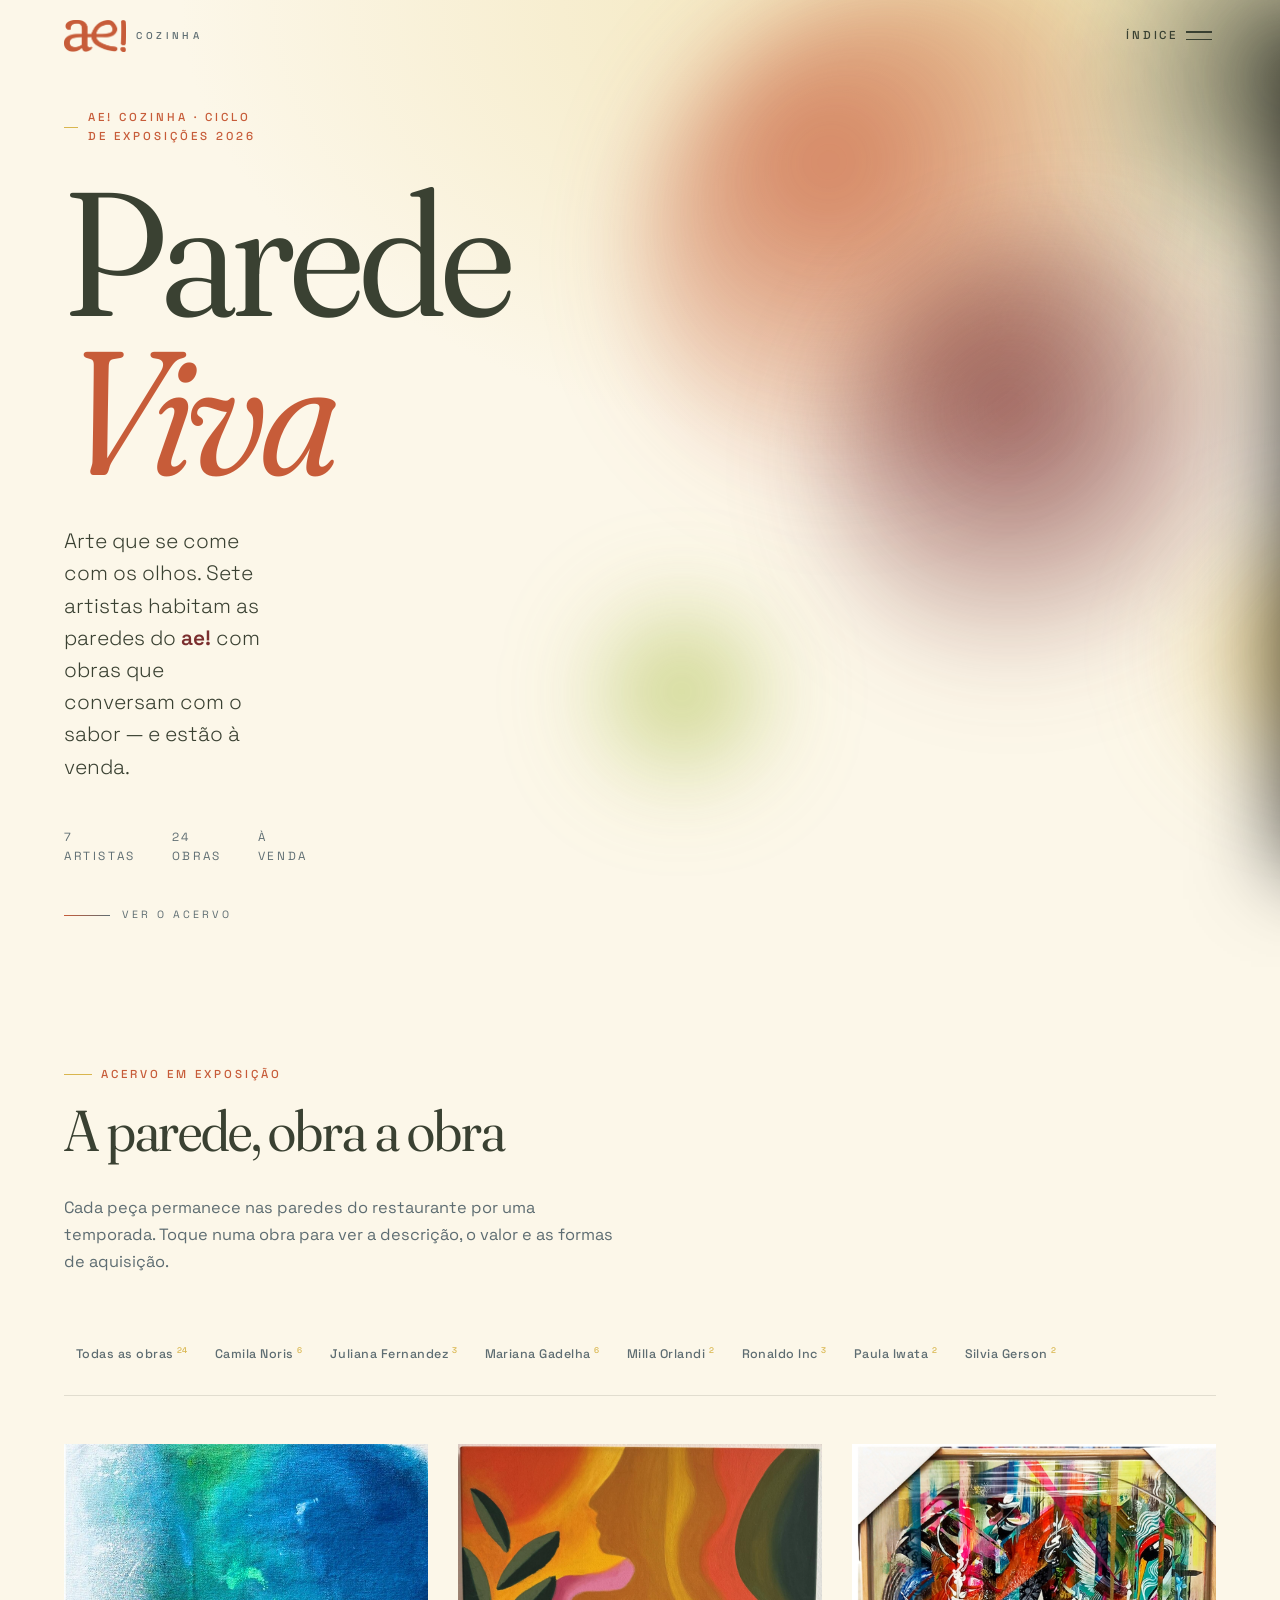
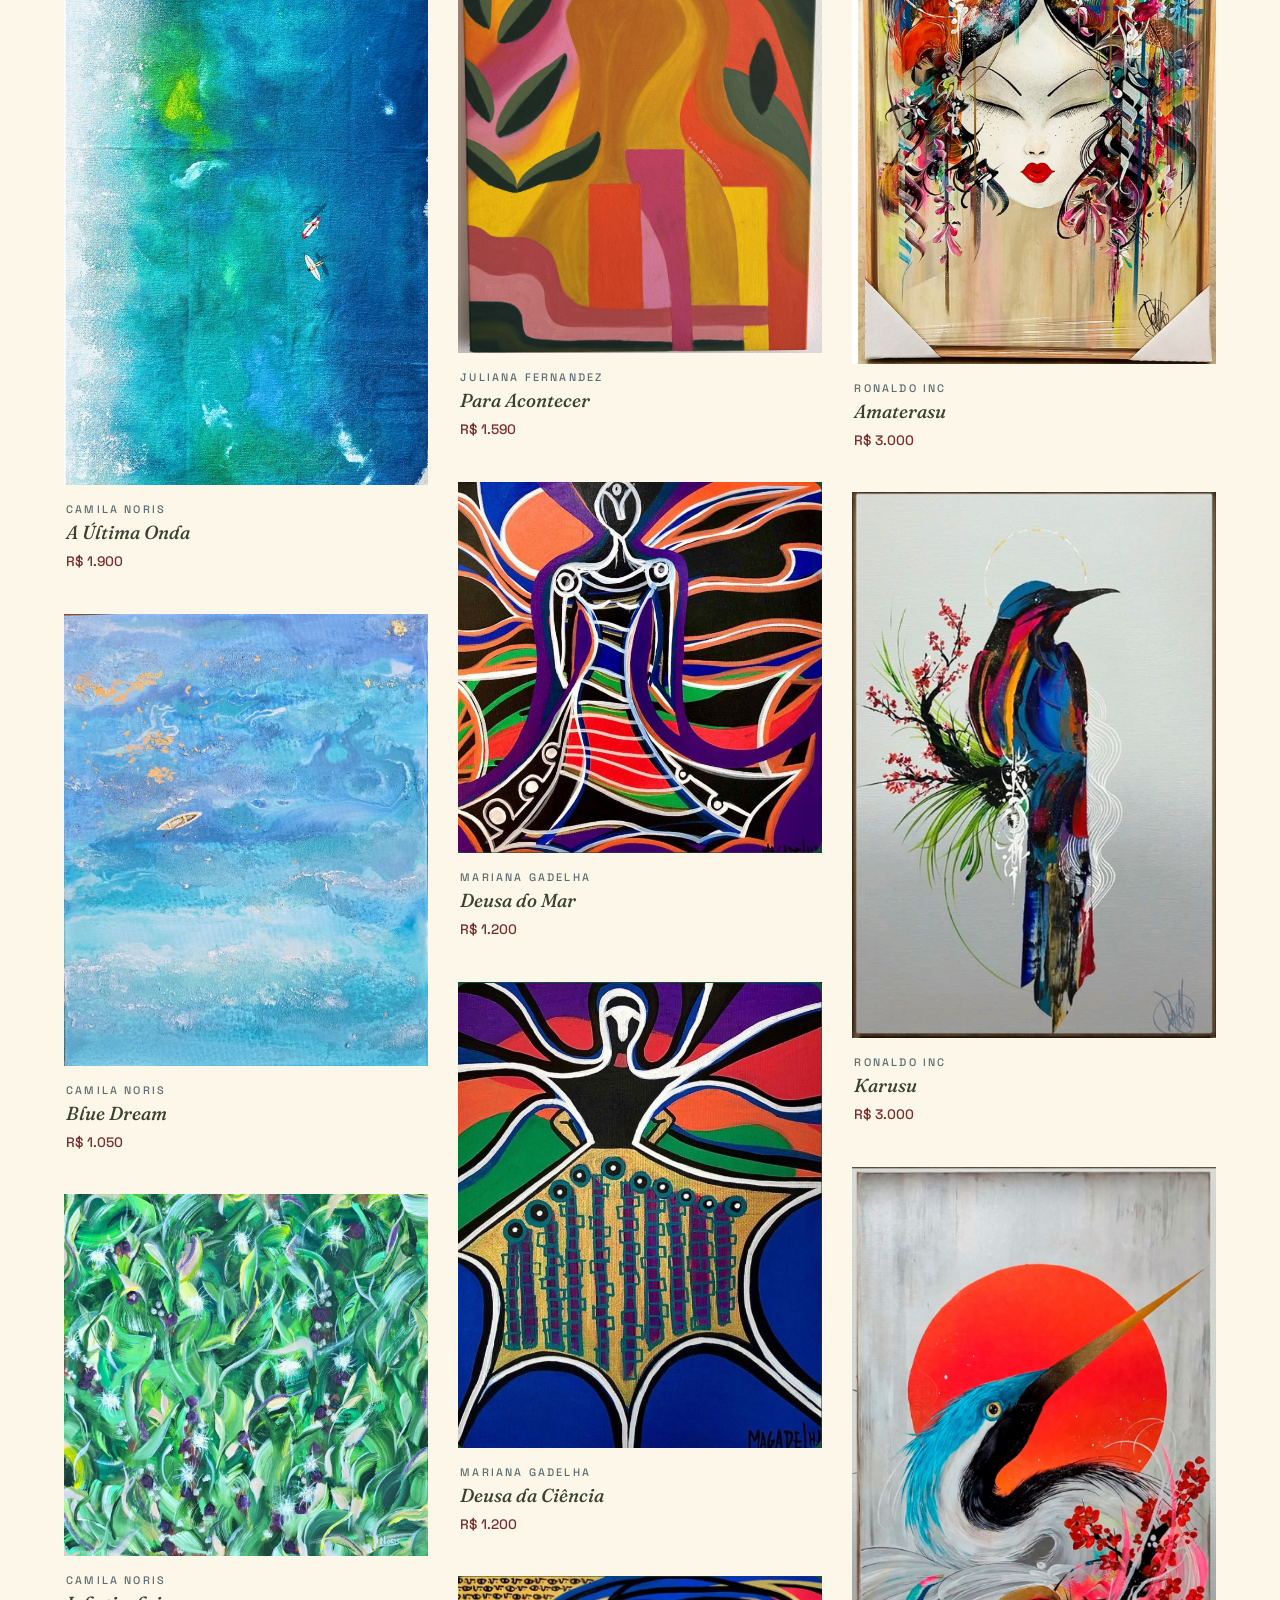
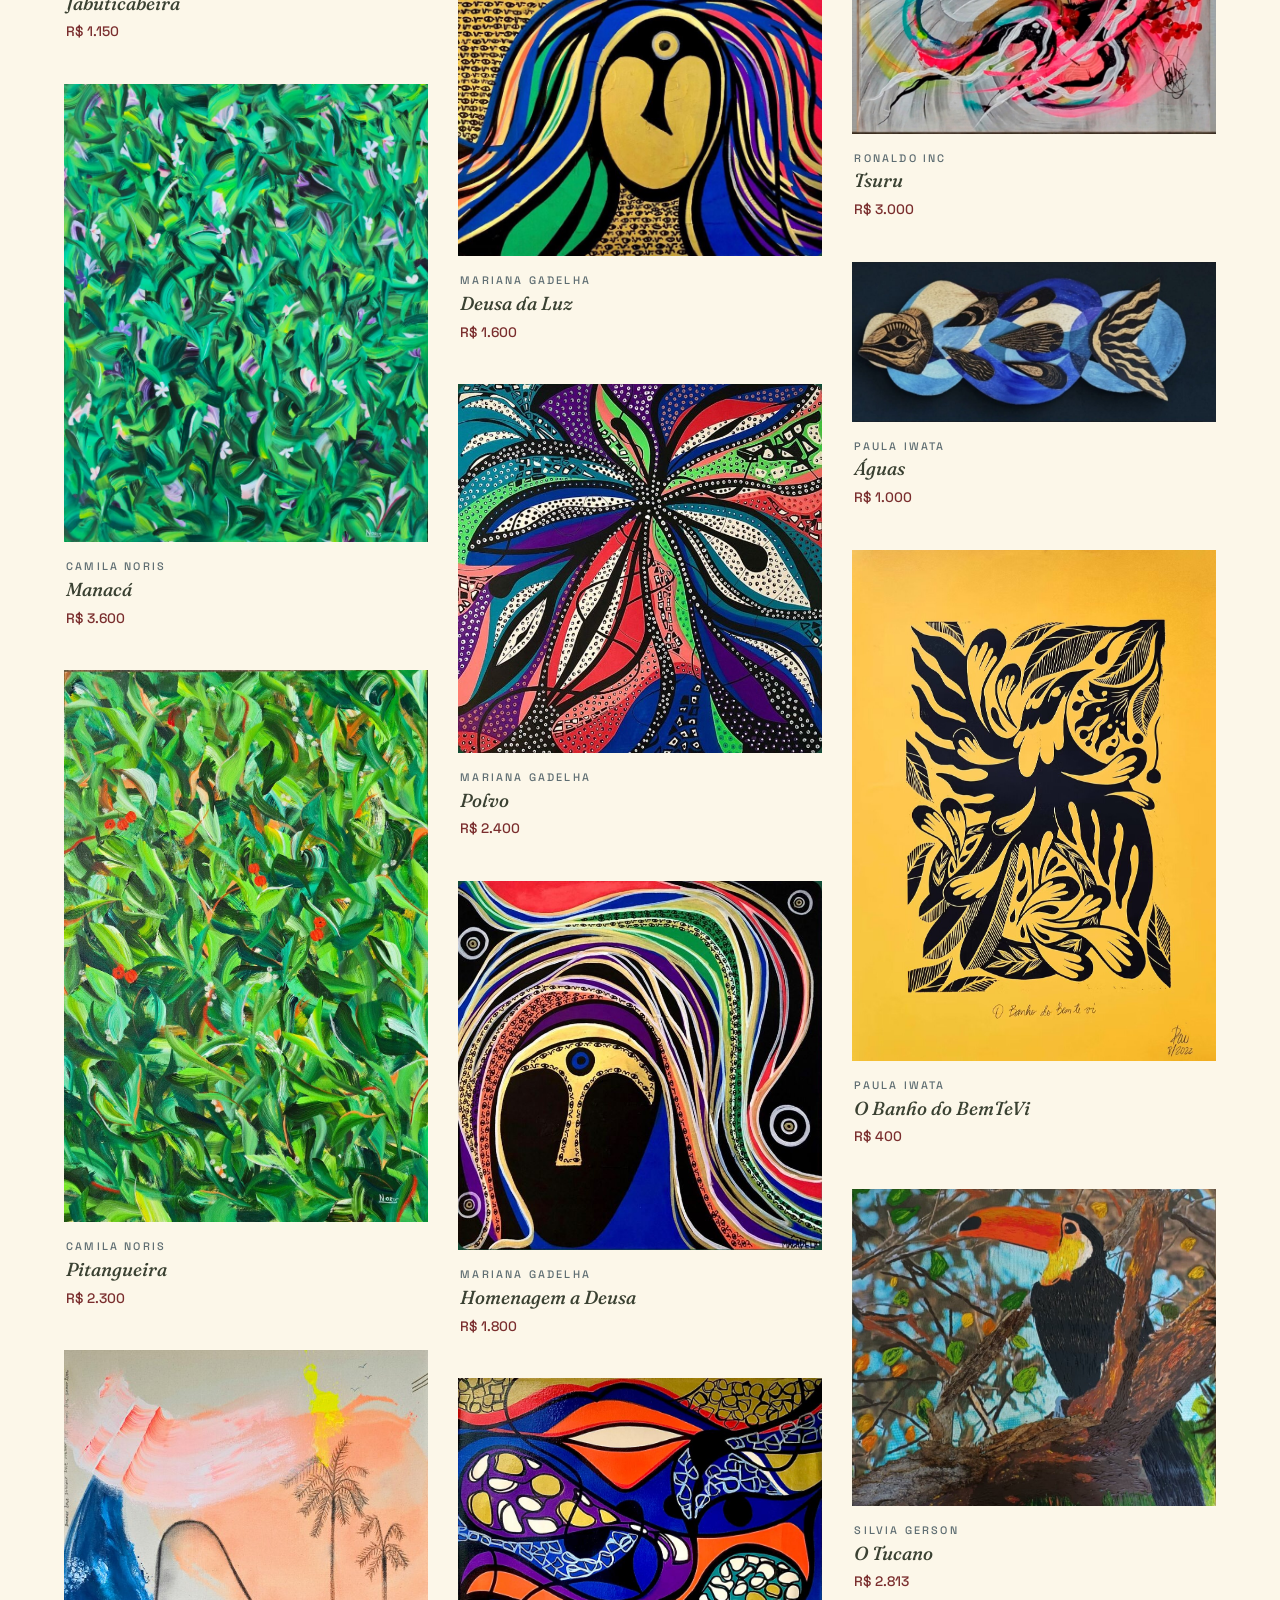
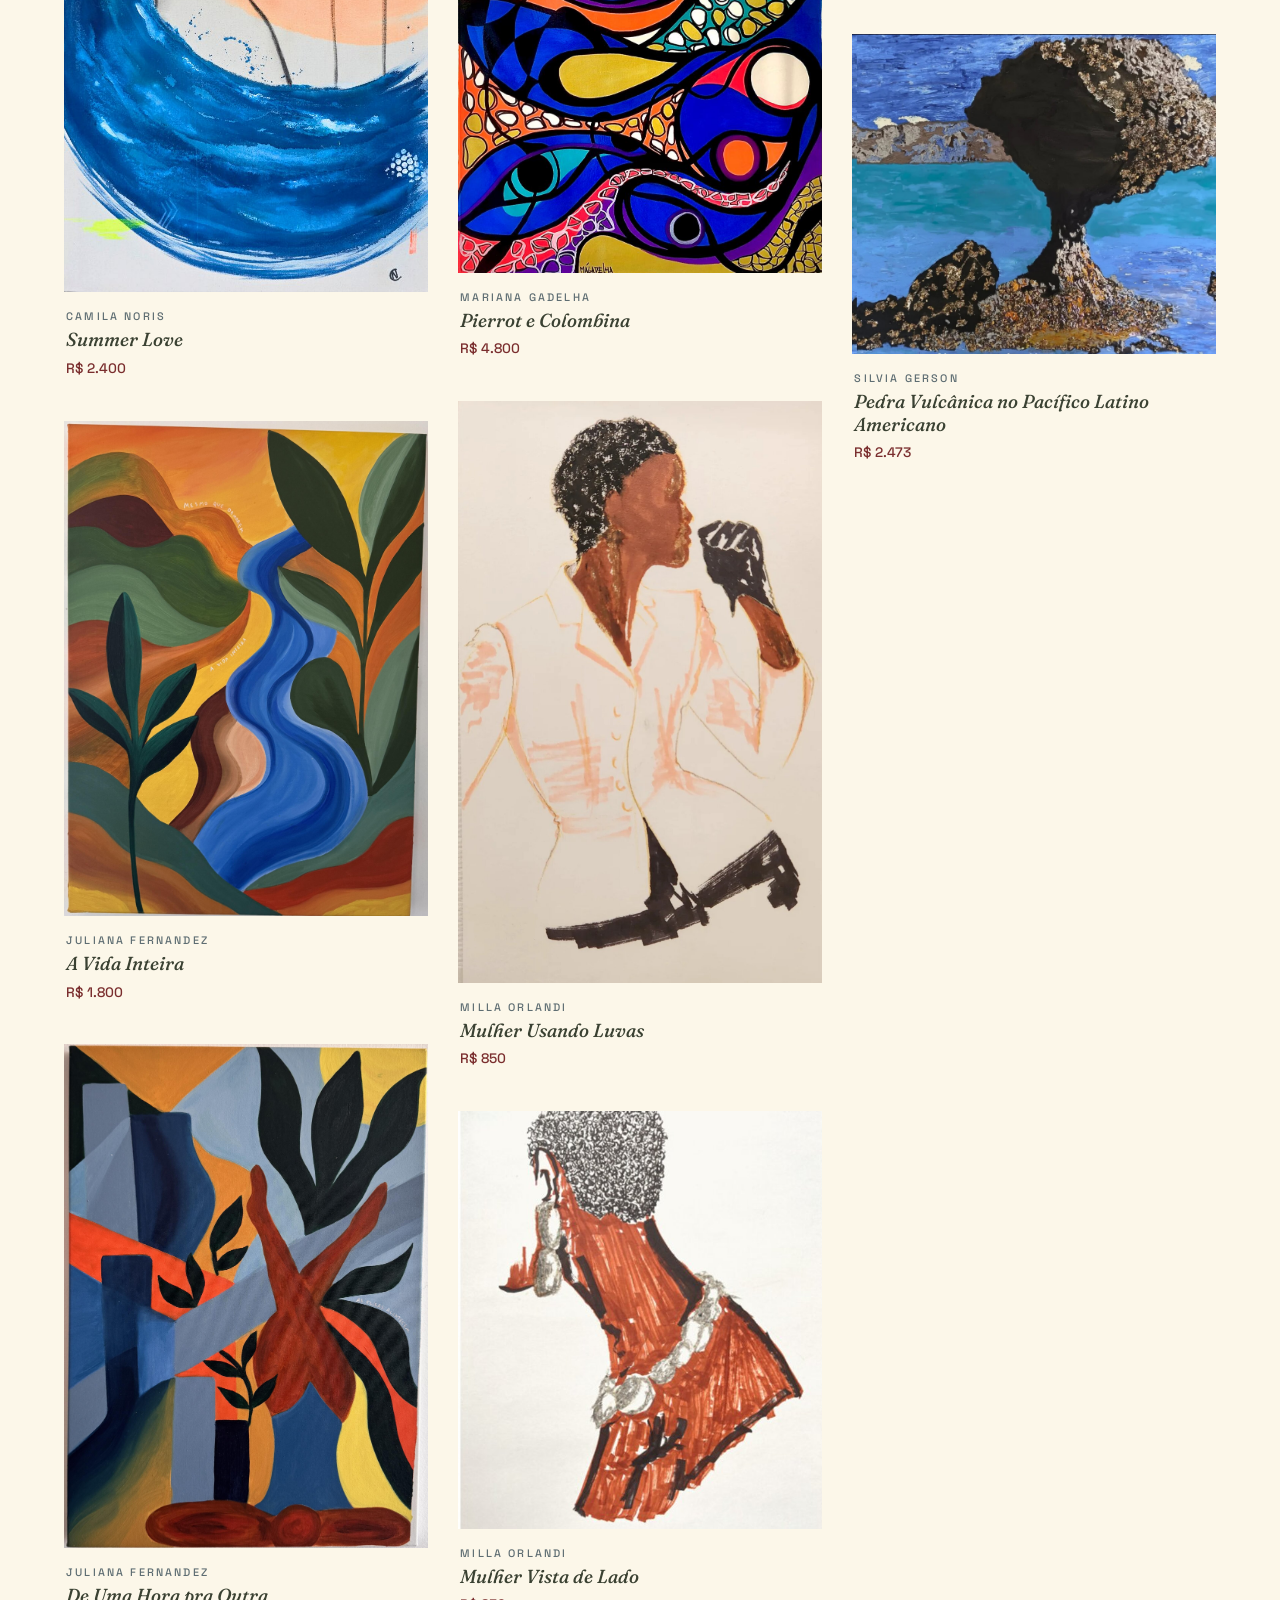
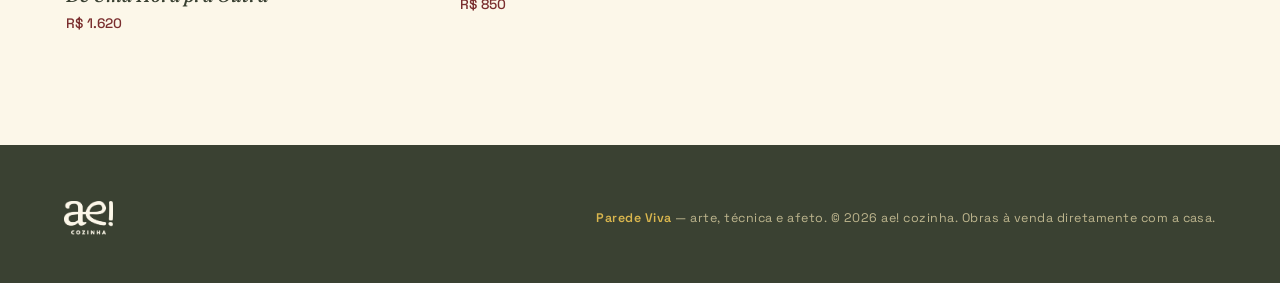
==== commit e3c9db70: "feat: update brand logo and improve layout for header section" ====
--- a/index.html
+++ b/index.html
@@ -17,7 +17,7 @@
   <header class="site-header" id="siteHeader">
     <div class="wrap masthead">
       <a class="brand" href="index.html" aria-label="ae! cozinha — página inicial">
-        <span class="brand-mark">ae!</span>
+        <img class="brand-mark" src="assets/img/ae-mark.png" alt="" width="2003" height="1030" />
         <span class="brand-sub">cozinha</span>
       </a>
       <button class="menu-btn" id="openMenu" aria-controls="menuPanel" aria-expanded="false">
--- a/assets/css/style.css
+++ b/assets/css/style.css
@@ -175,20 +175,17 @@
   gap: 16px;
 }
 
-/* Nameplate textual "ae!" (o asset creme vive nas áreas escuras: menu/rodapé) */
+/* Logotipo oficial "ae!" (asset com os 'a' e 'e' em fontes distintas, recolorido em terracota para o header claro) */
 .brand {
   display: inline-flex;
-  align-items: baseline;
-  gap: 0.5em;
+  align-items: center;
+  gap: 0.6em;
   line-height: 1;
 }
 .brand-mark {
-  font-family: var(--display);
-  font-optical-sizing: auto;
-  font-variation-settings: "opsz" 96, "SOFT" 60, "wght" 600;
-  font-size: 1.85rem;
-  color: var(--terracota);
-  letter-spacing: -0.01em;
+  display: block;
+  height: 2rem;
+  width: auto;
 }
 .brand-sub {
   font-family: var(--body);
@@ -367,6 +364,8 @@
   gap: 18px;
   max-width: 760px;
   margin-bottom: 44px;
+  /* Para no topo logo abaixo do header fixo ao rolar via filtro */
+  scroll-margin-top: calc(var(--header-h) + 24px);
 }
 .section-title {
   font-family: var(--display);
